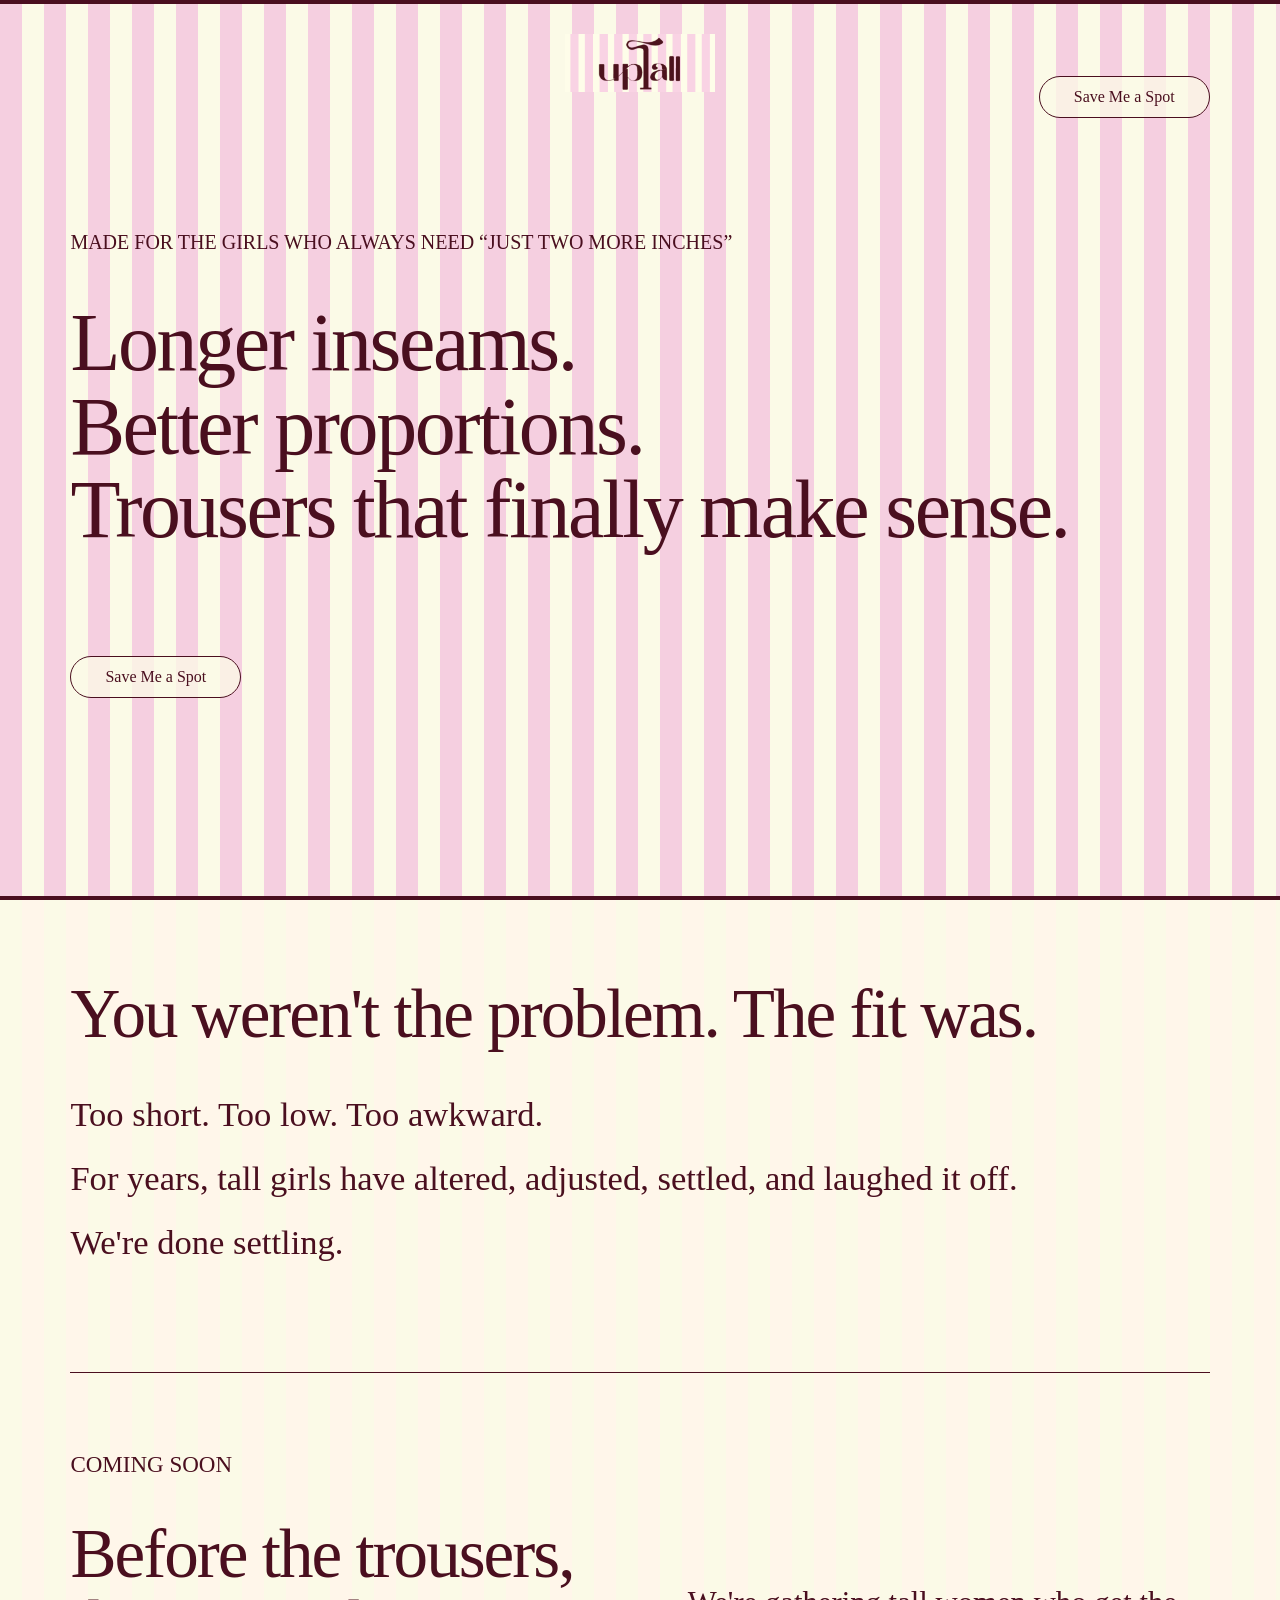
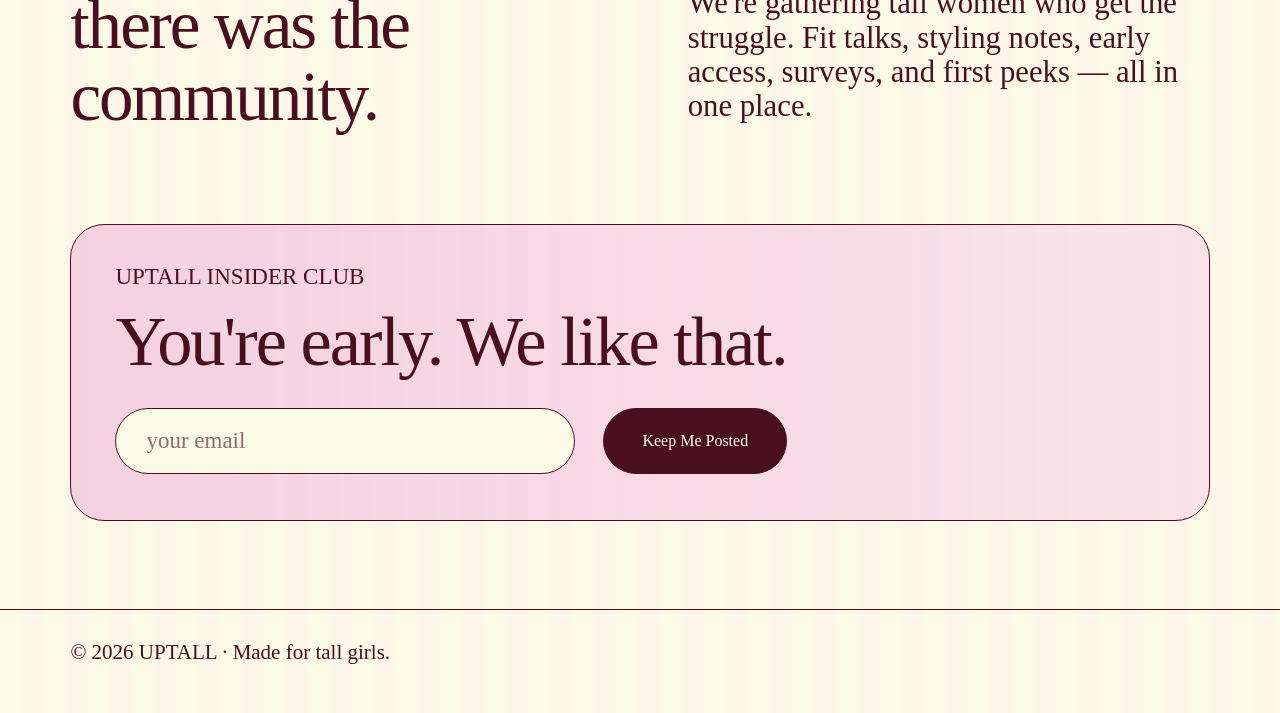
==== index.html @ 89916f49 "Add files via upload" ====
<!DOCTYPE html>
<html lang="en">
<head>
  <meta charset="UTF-8" />
  <meta name="viewport" content="width=device-width, initial-scale=1.0" />
  <title>UpTall</title>
  <link rel="stylesheet" href="style.css" />
</head>
<body>
  <section class="hero" id="home">
    <nav>
      <div></div>
      <img src="uptall-logo.png" alt="UpTall logo" class="logo" />
      <a href="#join" class="button nav-button">Save Me a Spot</a>
    </nav>

    <div class="hero-copy">
      <p class="eyebrow">MADE FOR THE GIRLS WHO ALWAYS NEED “JUST TWO MORE INCHES”</p>
      <h1>
        Longer inseams.<br>
        Better proportions.<br>
        Trousers that finally make sense.
      </h1>
      <a href="#join" class="button main-button">Save Me a Spot</a>
    </div>
  </section>

  <main>
    <section class="problem">
      <h2>You weren't the problem. The fit was.</h2>
      <p>Too short. Too low. Too awkward.</p>
      <p>For years, tall girls have altered, adjusted, settled, and laughed it off.</p>
      <p class="bold-line">We're done settling.</p>
    </section>

    <section class="community" id="community">
      <div>
        <p class="eyebrow">COMING SOON</p>
        <h2>Before the trousers, there was the community.</h2>
      </div>

      <p class="community-copy">
        We're gathering tall women who get the struggle. Fit talks, styling notes,
        early access, surveys, and first peeks — all in one place.
      </p>
    </section>

    <section class="join" id="join">
      <p class="eyebrow">UPTALL INSIDER CLUB</p>
      <h2>You're early. We like that.</h2>

      <form>
        <input type="email" placeholder="your email">
        <button type="button">Keep Me Posted</button>
      </form>
    </section>
  </main>

  <footer>
    <p>© 2026 UPTALL · Made for tall girls.</p>
  </footer>
</body>
</html>
---- style.css ----
:root {
  --cream: #fbfae7;
  --soft-cream: #fff6ea;
  --pink: #f5cfe0;
  --soft-pink: #f9ddea;
  --wine: #4a0f1f;
}

* {
  margin: 0;
  padding: 0;
  box-sizing: border-box;
}

html { scroll-behavior: smooth; }

body {
  font-family: Georgia, 'Times New Roman', serif;
  color: var(--wine);
  background:
    repeating-linear-gradient(
      90deg,
      var(--cream) 0px,
      var(--cream) 22px,
      var(--soft-cream) 22px,
      var(--soft-cream) 44px
    );
}

.hero {
  min-height: 100vh;
  padding: 30px 5.5% 64px;
  border-top: 4px solid var(--wine);
  border-bottom: 4px solid var(--wine);
  background:
    repeating-linear-gradient(
      90deg,
      var(--pink) 0px,
      var(--pink) 22px,
      var(--cream) 22px,
      var(--cream) 44px
    );
}

nav {
  display: grid;
  grid-template-columns: 1fr auto 1fr;
  align-items: start;
}

.logo {
  width: 150px;
  max-height: 150px;
  object-fit: contain;
  display: block;
}

.nav-button {
  justify-self: end;
  margin-top: 42px;
}

.button,
button {
  font-family: Georgia, 'Times New Roman', serif;
  border: 1.2px solid var(--wine);
  border-radius: 999px;
  background: rgba(251, 250, 231, 0.78);
  color: var(--wine);
  text-decoration: none;
  padding: 12px 34px;
  font-size: 16px;
  line-height: 1;
  cursor: pointer;
  white-space: nowrap;
}

.hero-copy {
  margin-top: 112px;
  max-width: 1080px;
}

.eyebrow {
  font-size: 20px;
  line-height: 1.25;
  margin-bottom: 46px;
  text-transform: uppercase;
}

h1 {
  font-size: clamp(55px, 6.4vw, 98px);
  line-height: 1.02;
  font-weight: 500;
  letter-spacing: -2.4px;
}

.main-button {
  display: inline-block;
  margin-top: 104px;
}

main {
  padding: 78px 5.5% 88px;
}

.problem {
  padding-bottom: 86px;
  border-bottom: 1.2px solid var(--wine);
}

.problem h2,
.community h2,
.join h2 {
  font-size: clamp(45px, 5.4vw, 86px);
  line-height: 1.03;
  font-weight: 500;
  letter-spacing: -2px;
}

.problem h2 { margin-bottom: 46px; }

.problem p {
  font-size: clamp(25px, 2.7vw, 40px);
  line-height: 1.15;
  max-width: 1200px;
  margin-bottom: 24px;
}

.bold-line { margin-top: 14px; }

.community {
  display: grid;
  grid-template-columns: 1fr 0.92fr;
  gap: 50px;
  align-items: end;
  padding: 78px 0 92px;
}

.community .eyebrow {
  font-size: 23px;
  margin-bottom: 38px;
}

.community-copy {
  font-size: clamp(23px, 2.4vw, 36px);
  line-height: 1.12;
  max-width: 720px;
  padding-bottom: 8px;
}

.join {
  background: linear-gradient(90deg, rgba(245,207,224,0.96), rgba(249,221,234,0.82));
  border: 1.2px solid var(--wine);
  border-radius: 34px;
  padding: 38px 44px 46px;
}

.join .eyebrow {
  font-size: 23px;
  margin-bottom: 14px;
}

.join h2 {
  font-size: clamp(50px, 5.5vw, 94px);
  margin-bottom: 30px;
}

form {
  display: flex;
  gap: 28px;
  align-items: center;
}

input {
  width: min(460px, 100%);
  height: 66px;
  border: 1.2px solid var(--wine);
  border-radius: 999px;
  background: var(--cream);
  color: var(--wine);
  padding: 0 30px;
  font-family: Georgia, 'Times New Roman', serif;
  font-size: 23px;
}

input::placeholder {
  color: rgba(74, 15, 31, 0.6);
}

button {
  height: 66px;
  background: var(--wine);
  color: var(--cream);
  padding: 0 38px;
}

footer {
  padding: 30px 5.5% 48px;
  border-top: 1.2px solid var(--wine);
}

footer p { font-size: 21px; }

@media (max-width: 900px) {
  .hero {
    min-height: 92vh;
    padding: 24px 6% 46px;
  }

  nav {
    grid-template-columns: auto 1fr;
  }

  nav > div { display: none; }

  .logo {
    width: 105px;
    max-height: 105px;
  }

  .nav-button {
    margin-top: 18px;
    justify-self: end;
  }

  .button,
  button {
    font-size: 13px;
    padding: 11px 20px;
  }

  .hero-copy {
    margin-top: 82px;
  }

  .eyebrow {
    font-size: 14px;
    margin-bottom: 28px;
  }

  h1 {
    font-size: clamp(42px, 11.5vw, 68px);
    letter-spacing: -1.4px;
  }

  .main-button {
    margin-top: 72px;
  }

  main {
    padding: 50px 6% 62px;
  }

  .problem {
    padding-bottom: 58px;
  }

  .problem h2,
  .community h2,
  .join h2 {
    font-size: clamp(37px, 9.8vw, 56px);
    letter-spacing: -1.1px;
  }

  .problem p,
  .community-copy {
    font-size: 23px;
  }

  .community {
    grid-template-columns: 1fr;
    gap: 28px;
    padding: 58px 0 66px;
  }

  .community .eyebrow {
    font-size: 14px;
    margin-bottom: 22px;
  }

  .join {
    padding: 30px 22px 34px;
    border-radius: 26px;
  }

  .join .eyebrow {
    font-size: 14px;
  }

  .join h2 {
    margin-bottom: 22px;
  }

  form {
    flex-direction: column;
    align-items: stretch;
    gap: 13px;
  }

  input,
  button {
    height: 56px;
    font-size: 17px;
  }

  footer p {
    font-size: 16px;
  }
}
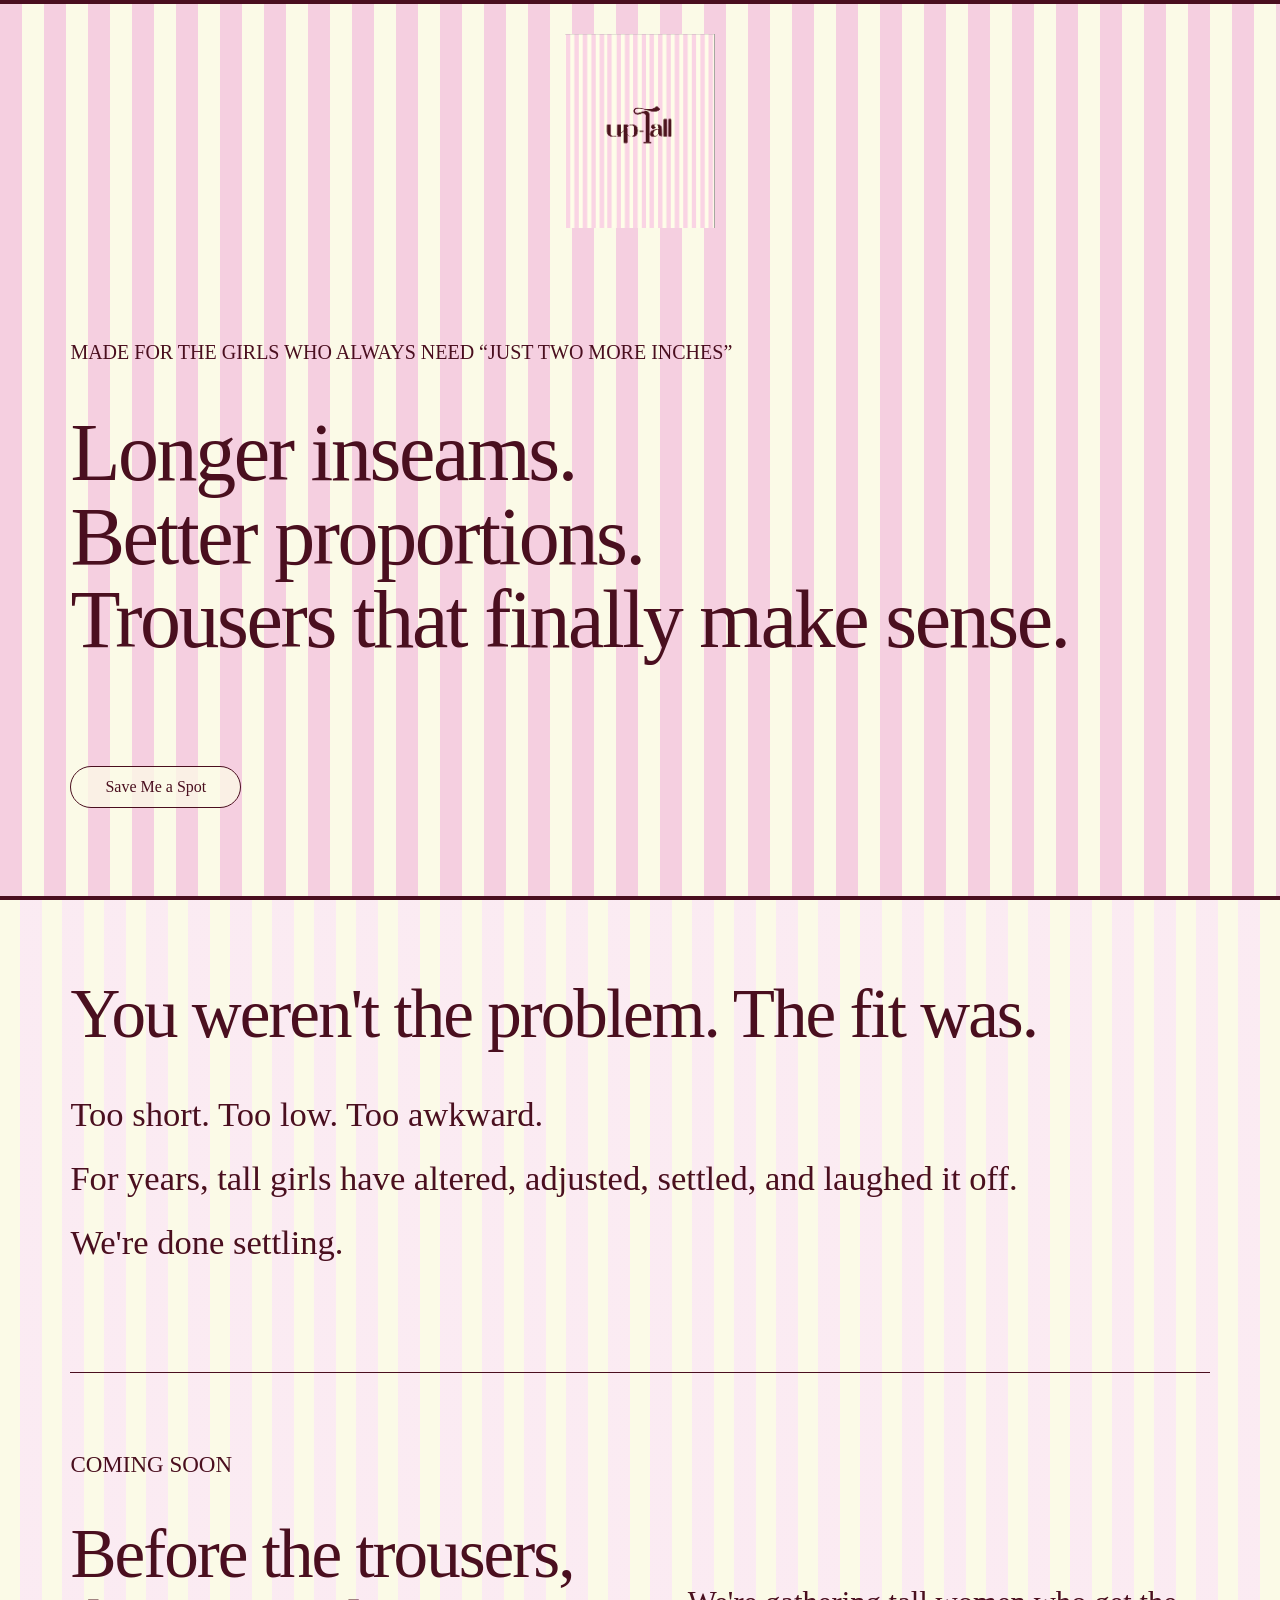
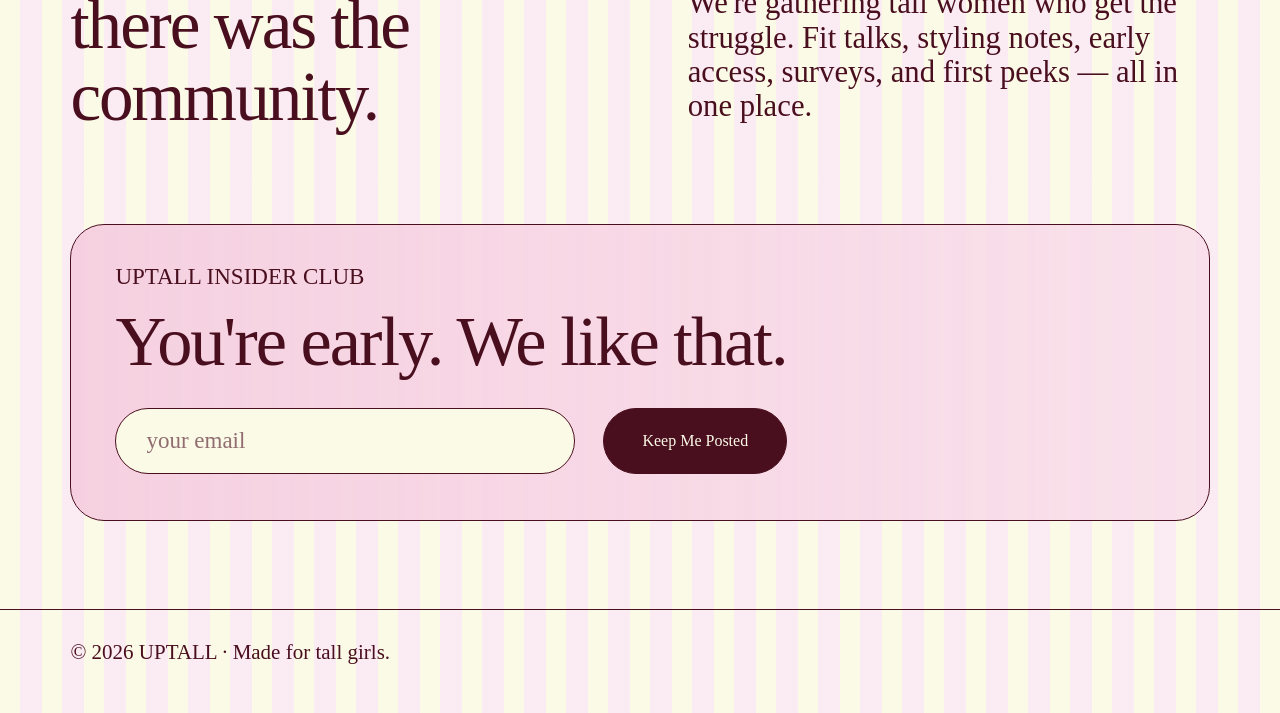
==== commit 27a06213: "Add files via upload" ====
--- a/index.html
+++ b/index.html
@@ -9,9 +9,7 @@
 <body>
   <section class="hero" id="home">
     <nav>
-      <div></div>
       <img src="uptall-logo.png" alt="UpTall logo" class="logo" />
-      <a href="#join" class="button nav-button">Save Me a Spot</a>
     </nav>
 
     <div class="hero-copy">
--- a/style.css
+++ b/style.css
@@ -1,8 +1,8 @@
 :root {
   --cream: #fbfae7;
-  --soft-cream: #fff6ea;
+  --soft-cream: #fff2e6;
   --pink: #f5cfe0;
-  --soft-pink: #f9ddea;
+  --section-pink: rgba(245, 207, 224, 0.42);
   --wine: #4a0f1f;
 }
 
@@ -21,9 +21,9 @@
     repeating-linear-gradient(
       90deg,
       var(--cream) 0px,
-      var(--cream) 22px,
-      var(--soft-cream) 22px,
-      var(--soft-cream) 44px
+      var(--cream) 20px,
+      var(--section-pink) 20px,
+      var(--section-pink) 42px
     );
 }
 
@@ -43,21 +43,16 @@
 }
 
 nav {
-  display: grid;
-  grid-template-columns: 1fr auto 1fr;
-  align-items: start;
+  display: flex;
+  justify-content: center;
+  align-items: flex-start;
 }
 
 .logo {
   width: 150px;
-  max-height: 150px;
+  height: auto;
   object-fit: contain;
   display: block;
-}
-
-.nav-button {
-  justify-self: end;
-  margin-top: 42px;
 }
 
 .button,
@@ -207,20 +202,8 @@
     padding: 24px 6% 46px;
   }
 
-  nav {
-    grid-template-columns: auto 1fr;
-  }
-
-  nav > div { display: none; }
-
   .logo {
     width: 105px;
-    max-height: 105px;
-  }
-
-  .nav-button {
-    margin-top: 18px;
-    justify-self: end;
   }
 
   .button,
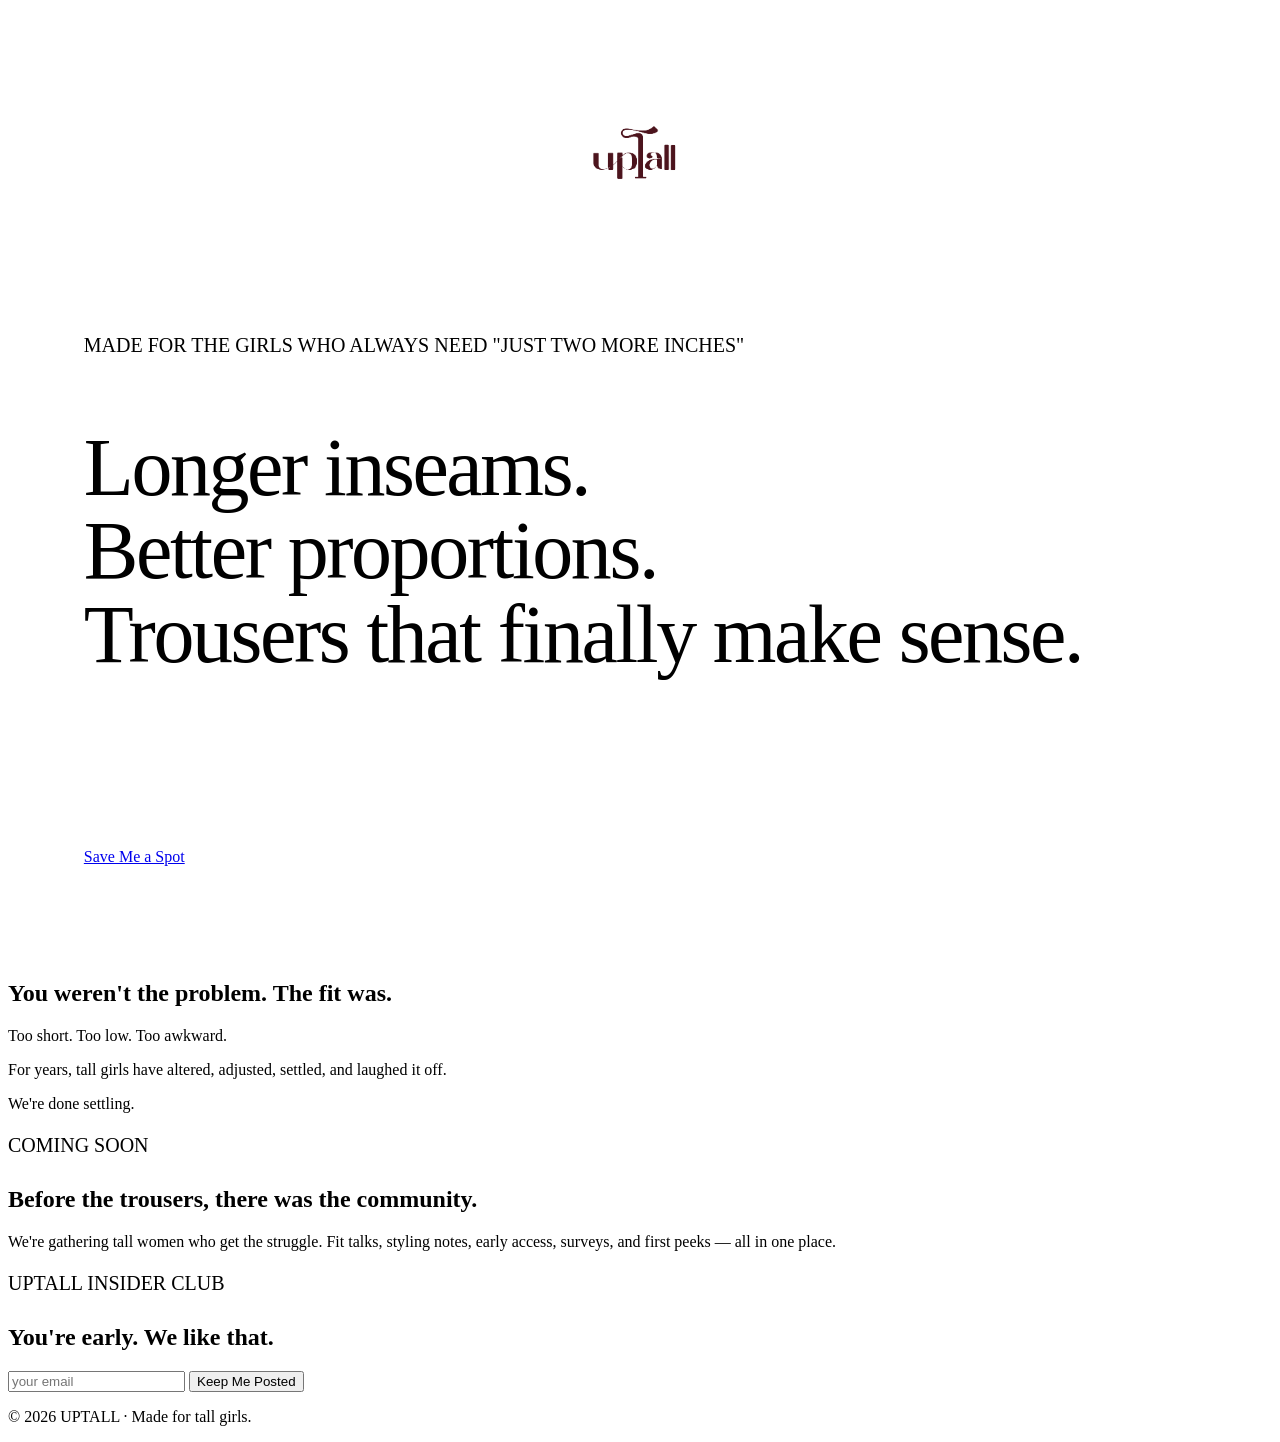
==== commit 49e3b6a3: "Update index.html" ====
--- a/index.html
+++ b/index.html
@@ -1,61 +1,138 @@
 <!DOCTYPE html>
 <html lang="en">
 <head>
-  <meta charset="UTF-8" />
-  <meta name="viewport" content="width=device-width, initial-scale=1.0" />
-  <title>UpTall</title>
-  <link rel="stylesheet" href="style.css" />
+    <meta charset="UTF-8">
+    <meta name="viewport" content="width=device-width, initial-scale=1.0">
+    <title>UpTall</title>
+    <link rel="stylesheet" href="style.css">
 </head>
+
 <body>
-  <section class="hero" id="home">
-    <nav>
-      <img src="uptall-logo.png" alt="UpTall logo" class="logo" />
-    </nav>
 
-    <div class="hero-copy">
-      <p class="eyebrow">MADE FOR THE GIRLS WHO ALWAYS NEED “JUST TWO MORE INCHES”</p>
-      <h1>
-        Longer inseams.<br>
-        Better proportions.<br>
-        Trousers that finally make sense.
-      </h1>
-      <a href="#join" class="button main-button">Save Me a Spot</a>
-    </div>
-  </section>
+    <!-- HERO SECTION -->
+    <section class="hero">
 
-  <main>
-    <section class="problem">
-      <h2>You weren't the problem. The fit was.</h2>
-      <p>Too short. Too low. Too awkward.</p>
-      <p>For years, tall girls have altered, adjusted, settled, and laughed it off.</p>
-      <p class="bold-line">We're done settling.</p>
+        <nav>
+            <img src="uptall-logo.png" alt="UpTall Logo" class="logo">
+        </nav>
+
+        <div class="hero-copy">
+
+            <p class="eyebrow">
+                MADE FOR THE GIRLS WHO ALWAYS NEED "JUST TWO MORE INCHES"
+            </p>
+
+            <h1>
+                Longer inseams.<br>
+                Better proportions.<br>
+                Trousers that finally make sense.
+            </h1>
+
+            <a href="#join" class="button main-button">
+                Save Me a Spot
+            </a>
+
+        </div>
+
     </section>
 
-    <section class="community" id="community">
-      <div>
-        <p class="eyebrow">COMING SOON</p>
-        <h2>Before the trousers, there was the community.</h2>
-      </div>
 
-      <p class="community-copy">
-        We're gathering tall women who get the struggle. Fit talks, styling notes,
-        early access, surveys, and first peeks — all in one place.
-      </p>
-    </section>
+    <!-- PROBLEM SECTION -->
 
-    <section class="join" id="join">
-      <p class="eyebrow">UPTALL INSIDER CLUB</p>
-      <h2>You're early. We like that.</h2>
+    <main>
 
-      <form>
-        <input type="email" placeholder="your email">
-        <button type="button">Keep Me Posted</button>
-      </form>
-    </section>
-  </main>
+        <section class="problem">
 
-  <footer>
-    <p>© 2026 UPTALL · Made for tall girls.</p>
-  </footer>
+            <h2>
+                You weren't the problem. The fit was.
+            </h2>
+
+            <p>
+                Too short. Too low. Too awkward.
+            </p>
+
+            <p>
+                For years, tall girls have altered, adjusted,
+                settled, and laughed it off.
+            </p>
+
+            <p class="bold-line">
+                We're done settling.
+            </p>
+
+        </section>
+
+
+        <!-- COMMUNITY SECTION -->
+
+        <section class="community">
+
+            <div>
+
+                <p class="eyebrow">
+                    COMING SOON
+                </p>
+
+                <h2>
+                    Before the trousers, there was the community.
+                </h2>
+
+            </div>
+
+
+            <p class="community-copy">
+
+                We're gathering tall women who get the struggle.
+
+                Fit talks, styling notes, early access,
+                surveys, and first peeks —
+                all in one place.
+
+            </p>
+
+        </section>
+
+
+        <!-- INSIDER CLUB -->
+
+        <section class="join" id="join">
+
+            <p class="eyebrow">
+                UPTALL INSIDER CLUB
+            </p>
+
+            <h2>
+                You're early. We like that.
+            </h2>
+
+
+            <form>
+
+                <input
+                    type="email"
+                    placeholder="your email"
+                >
+
+                <button type="button">
+                    Keep Me Posted
+                </button>
+
+            </form>
+
+        </section>
+
+    </main>
+
+
+    <!-- FOOTER -->
+
+    <footer>
+
+        <p>
+            © 2026 UPTALL · Made for tall girls.
+        </p>
+
+    </footer>
+
 </body>
-</html>
+</html>
--- a/style.css
+++ b/style.css
@@ -1,35 +1,6 @@
-:root {
-  --cream: #fbfae7;
-  --soft-cream: #fff2e6;
-  --pink: #f5cfe0;
-  --section-pink: rgba(245, 207, 224, 0.42);
-  --wine: #4a0f1f;
-}
-
-* {
-  margin: 0;
-  padding: 0;
-  box-sizing: border-box;
-}
-
-html { scroll-behavior: smooth; }
-
-body {
-  font-family: Georgia, 'Times New Roman', serif;
-  color: var(--wine);
-  background:
-    repeating-linear-gradient(
-      90deg,
-      var(--cream) 0px,
-      var(--cream) 20px,
-      var(--section-pink) 20px,
-      var(--section-pink) 42px
-    );
-}
-
 .hero {
   min-height: 100vh;
-  padding: 30px 5.5% 64px;
+  padding: 6px 6% 46px;
   border-top: 4px solid var(--wine);
   border-bottom: 4px solid var(--wine);
   background:
@@ -46,39 +17,25 @@
   display: flex;
   justify-content: center;
   align-items: flex-start;
+  padding-top: 4px;
 }
 
 .logo {
-  width: 150px;
+  width: 220px;
   height: auto;
+  display: block;
   object-fit: contain;
-  display: block;
-}
-
-.button,
-button {
-  font-family: Georgia, 'Times New Roman', serif;
-  border: 1.2px solid var(--wine);
-  border-radius: 999px;
-  background: rgba(251, 250, 231, 0.78);
-  color: var(--wine);
-  text-decoration: none;
-  padding: 12px 34px;
-  font-size: 16px;
-  line-height: 1;
-  cursor: pointer;
-  white-space: nowrap;
 }
 
 .hero-copy {
-  margin-top: 112px;
+  margin-top: 30px;
   max-width: 1080px;
 }
 
 .eyebrow {
   font-size: 20px;
   line-height: 1.25;
-  margin-bottom: 46px;
+  margin-bottom: 28px;
   text-transform: uppercase;
 }
 
@@ -92,201 +49,4 @@
 .main-button {
   display: inline-block;
   margin-top: 104px;
-}
-
-main {
-  padding: 78px 5.5% 88px;
-}
-
-.problem {
-  padding-bottom: 86px;
-  border-bottom: 1.2px solid var(--wine);
-}
-
-.problem h2,
-.community h2,
-.join h2 {
-  font-size: clamp(45px, 5.4vw, 86px);
-  line-height: 1.03;
-  font-weight: 500;
-  letter-spacing: -2px;
-}
-
-.problem h2 { margin-bottom: 46px; }
-
-.problem p {
-  font-size: clamp(25px, 2.7vw, 40px);
-  line-height: 1.15;
-  max-width: 1200px;
-  margin-bottom: 24px;
-}
-
-.bold-line { margin-top: 14px; }
-
-.community {
-  display: grid;
-  grid-template-columns: 1fr 0.92fr;
-  gap: 50px;
-  align-items: end;
-  padding: 78px 0 92px;
-}
-
-.community .eyebrow {
-  font-size: 23px;
-  margin-bottom: 38px;
-}
-
-.community-copy {
-  font-size: clamp(23px, 2.4vw, 36px);
-  line-height: 1.12;
-  max-width: 720px;
-  padding-bottom: 8px;
-}
-
-.join {
-  background: linear-gradient(90deg, rgba(245,207,224,0.96), rgba(249,221,234,0.82));
-  border: 1.2px solid var(--wine);
-  border-radius: 34px;
-  padding: 38px 44px 46px;
-}
-
-.join .eyebrow {
-  font-size: 23px;
-  margin-bottom: 14px;
-}
-
-.join h2 {
-  font-size: clamp(50px, 5.5vw, 94px);
-  margin-bottom: 30px;
-}
-
-form {
-  display: flex;
-  gap: 28px;
-  align-items: center;
-}
-
-input {
-  width: min(460px, 100%);
-  height: 66px;
-  border: 1.2px solid var(--wine);
-  border-radius: 999px;
-  background: var(--cream);
-  color: var(--wine);
-  padding: 0 30px;
-  font-family: Georgia, 'Times New Roman', serif;
-  font-size: 23px;
-}
-
-input::placeholder {
-  color: rgba(74, 15, 31, 0.6);
-}
-
-button {
-  height: 66px;
-  background: var(--wine);
-  color: var(--cream);
-  padding: 0 38px;
-}
-
-footer {
-  padding: 30px 5.5% 48px;
-  border-top: 1.2px solid var(--wine);
-}
-
-footer p { font-size: 21px; }
-
-@media (max-width: 900px) {
-  .hero {
-    min-height: 92vh;
-    padding: 24px 6% 46px;
-  }
-
-  .logo {
-    width: 105px;
-  }
-
-  .button,
-  button {
-    font-size: 13px;
-    padding: 11px 20px;
-  }
-
-  .hero-copy {
-    margin-top: 82px;
-  }
-
-  .eyebrow {
-    font-size: 14px;
-    margin-bottom: 28px;
-  }
-
-  h1 {
-    font-size: clamp(42px, 11.5vw, 68px);
-    letter-spacing: -1.4px;
-  }
-
-  .main-button {
-    margin-top: 72px;
-  }
-
-  main {
-    padding: 50px 6% 62px;
-  }
-
-  .problem {
-    padding-bottom: 58px;
-  }
-
-  .problem h2,
-  .community h2,
-  .join h2 {
-    font-size: clamp(37px, 9.8vw, 56px);
-    letter-spacing: -1.1px;
-  }
-
-  .problem p,
-  .community-copy {
-    font-size: 23px;
-  }
-
-  .community {
-    grid-template-columns: 1fr;
-    gap: 28px;
-    padding: 58px 0 66px;
-  }
-
-  .community .eyebrow {
-    font-size: 14px;
-    margin-bottom: 22px;
-  }
-
-  .join {
-    padding: 30px 22px 34px;
-    border-radius: 26px;
-  }
-
-  .join .eyebrow {
-    font-size: 14px;
-  }
-
-  .join h2 {
-    margin-bottom: 22px;
-  }
-
-  form {
-    flex-direction: column;
-    align-items: stretch;
-    gap: 13px;
-  }
-
-  input,
-  button {
-    height: 56px;
-    font-size: 17px;
-  }
-
-  footer p {
-    font-size: 16px;
-  }
-}
+}
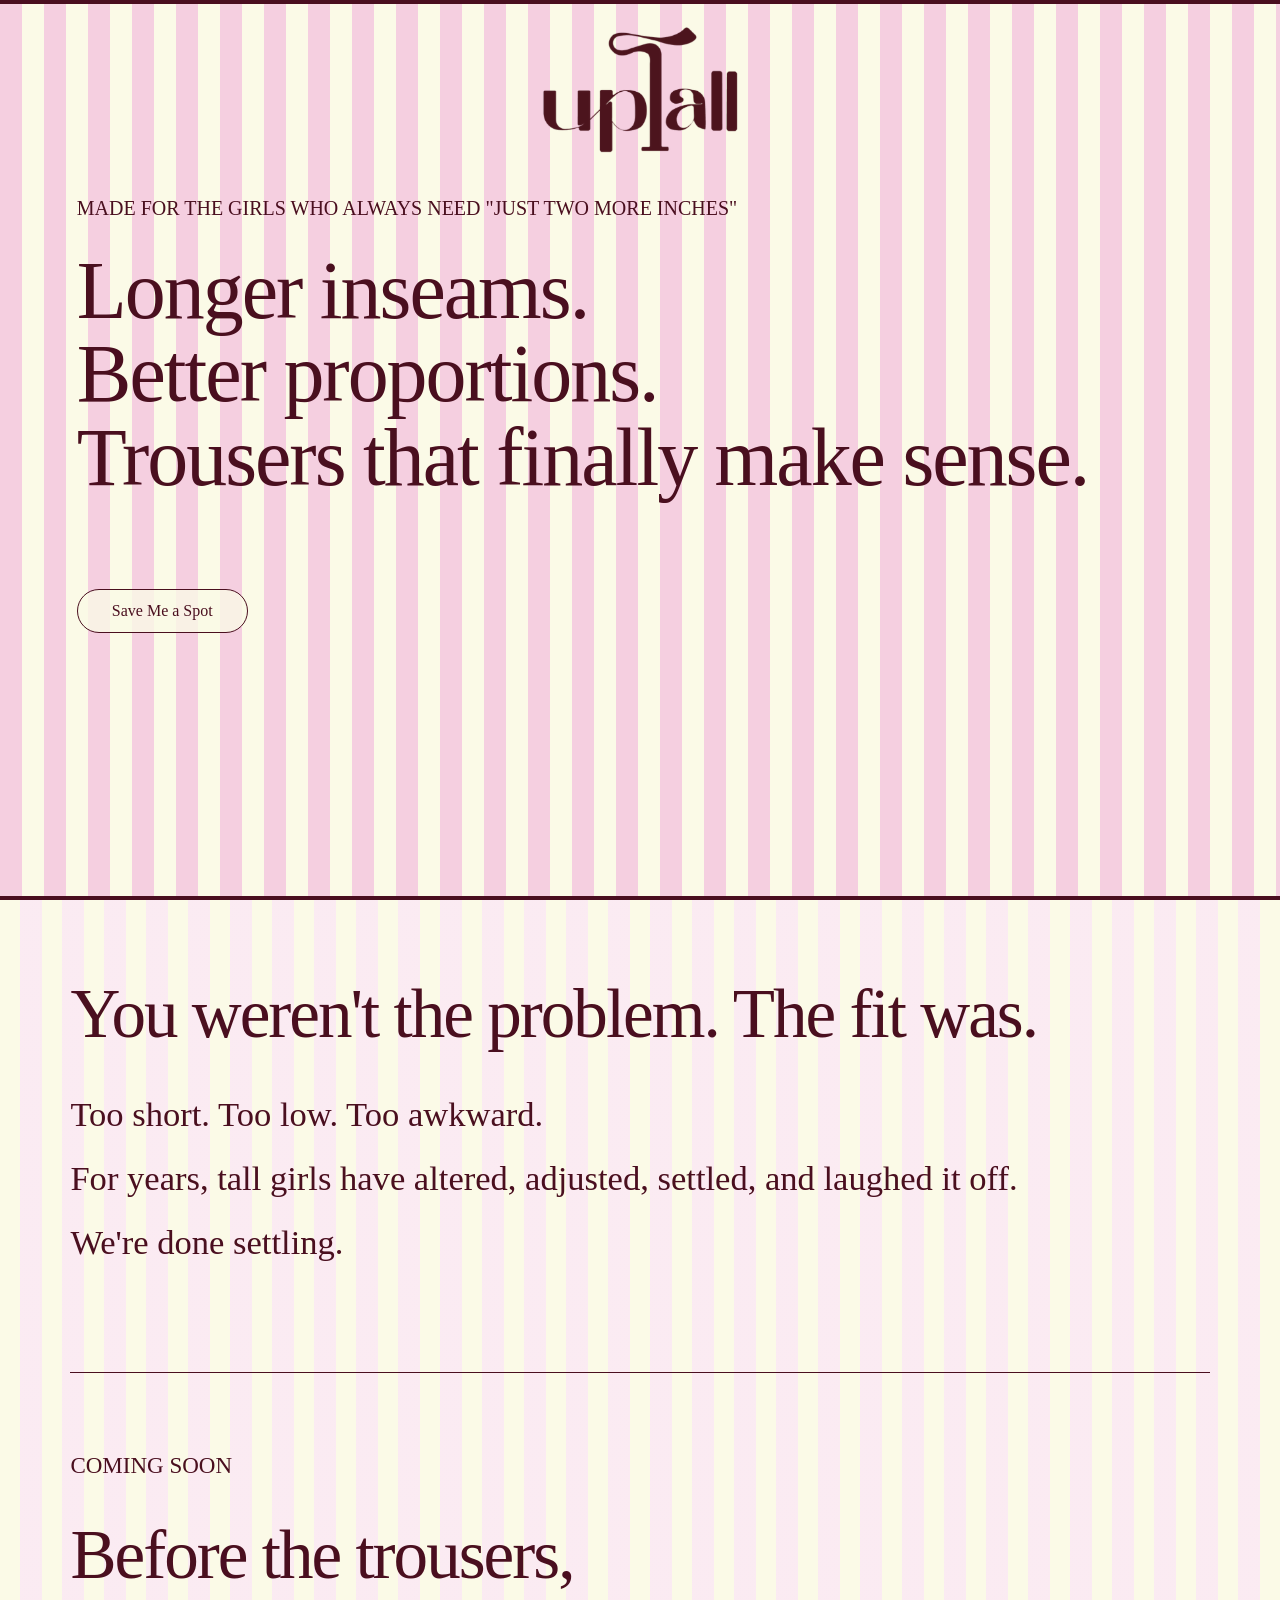
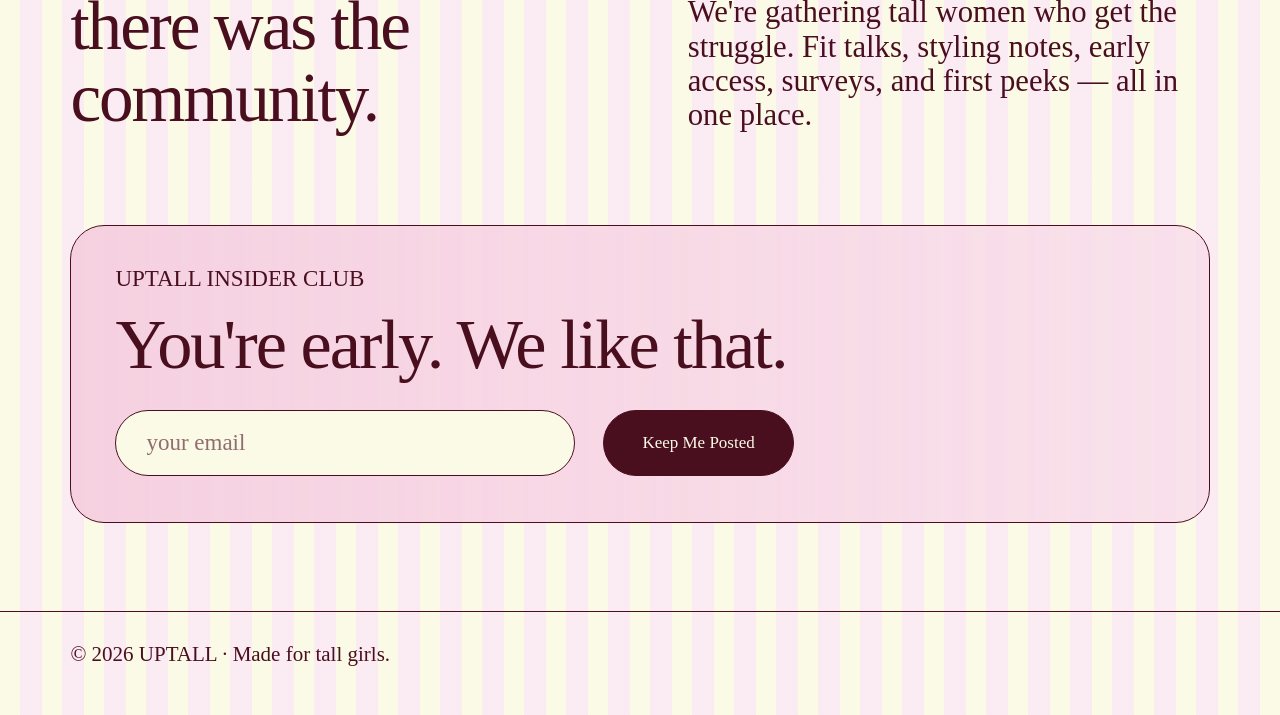
==== commit 4ecab564: "Update index.html" ====
--- a/index.html
+++ b/index.html
@@ -13,7 +13,7 @@
     <section class="hero">
 
         <nav>
-            <img src="uptall-logo.png" alt="UpTall Logo" class="logo">
+           <img src="uptall-logo-cropped.png" alt="UpTall Logo" class="logo">
         </nav>
 
         <div class="hero-copy">
@@ -135,4 +135,4 @@
     </footer>
 
 </body>
-</html>+</html>
--- a/style.css
+++ b/style.css
@@ -1,3 +1,35 @@
+:root {
+  --cream: #fbfae7;
+  --pink: #f5cfe0;
+  --section-pink: rgba(245, 207, 224, 0.42);
+  --wine: #4a0f1f;
+}
+
+* {
+  margin: 0;
+  padding: 0;
+  box-sizing: border-box;
+}
+
+html {
+  scroll-behavior: smooth;
+}
+
+body {
+  font-family: Georgia, "Times New Roman", serif;
+  color: var(--wine);
+  background:
+    repeating-linear-gradient(
+      90deg,
+      var(--cream) 0px,
+      var(--cream) 20px,
+      var(--section-pink) 20px,
+      var(--section-pink) 42px
+    );
+}
+
+/* HERO */
+
 .hero {
   min-height: 100vh;
   padding: 6px 6% 46px;
@@ -16,7 +48,6 @@
 nav {
   display: flex;
   justify-content: center;
-  align-items: flex-start;
   padding-top: 4px;
 }
 
@@ -24,7 +55,6 @@
   width: 220px;
   height: auto;
   display: block;
-  object-fit: contain;
 }
 
 .hero-copy {
@@ -34,19 +64,237 @@
 
 .eyebrow {
   font-size: 20px;
-  line-height: 1.25;
+  line-height: 1.3;
+  text-transform: uppercase;
   margin-bottom: 28px;
-  text-transform: uppercase;
 }
 
 h1 {
   font-size: clamp(55px, 6.4vw, 98px);
   line-height: 1.02;
   font-weight: 500;
-  letter-spacing: -2.4px;
+  letter-spacing: -2px;
+}
+
+.button,
+button {
+  font-family: Georgia, "Times New Roman", serif;
+  border: 1.2px solid var(--wine);
+  border-radius: 999px;
+  background: rgba(251, 250, 231, 0.8);
+  color: var(--wine);
+  text-decoration: none;
+  cursor: pointer;
+}
+
+.button {
+  display: inline-block;
+  padding: 12px 34px;
+  font-size: 16px;
 }
 
 .main-button {
-  display: inline-block;
-  margin-top: 104px;
-}+  margin-top: 90px;
+}
+
+main {
+  padding: 78px 5.5% 88px;
+}
+
+/* PROBLEM */
+
+.problem {
+  padding-bottom: 86px;
+  border-bottom: 1.2px solid var(--wine);
+}
+
+.problem h2,
+.community h2,
+.join h2 {
+  font-size: clamp(45px, 5.4vw, 86px);
+  line-height: 1.03;
+  font-weight: 500;
+  letter-spacing: -2px;
+}
+
+.problem h2 {
+  margin-bottom: 46px;
+}
+
+.problem p {
+  font-size: clamp(25px, 2.7vw, 40px);
+  line-height: 1.15;
+  max-width: 1200px;
+  margin-bottom: 24px;
+}
+
+.bold-line {
+  margin-top: 14px;
+}
+
+/* COMMUNITY */
+
+.community {
+  display: grid;
+  grid-template-columns: 1fr 0.92fr;
+  gap: 50px;
+  align-items: end;
+  padding: 78px 0 92px;
+}
+
+.community .eyebrow {
+  font-size: 23px;
+  margin-bottom: 38px;
+}
+
+.community-copy {
+  font-size: clamp(23px, 2.4vw, 36px);
+  line-height: 1.12;
+  max-width: 720px;
+}
+
+/* JOIN */
+
+.join {
+  background: linear-gradient(
+    90deg,
+    rgba(245, 207, 224, 0.96),
+    rgba(249, 221, 234, 0.82)
+  );
+  border: 1.2px solid var(--wine);
+  border-radius: 34px;
+  padding: 38px 44px 46px;
+}
+
+.join .eyebrow {
+  font-size: 23px;
+  margin-bottom: 14px;
+}
+
+.join h2 {
+  font-size: clamp(50px, 5.5vw, 94px);
+  margin-bottom: 30px;
+}
+
+form {
+  display: flex;
+  gap: 28px;
+  align-items: center;
+}
+
+input {
+  width: min(460px, 100%);
+  height: 66px;
+  border: 1.2px solid var(--wine);
+  border-radius: 999px;
+  background: var(--cream);
+  color: var(--wine);
+  padding: 0 30px;
+  font-family: Georgia, "Times New Roman", serif;
+  font-size: 23px;
+}
+
+input::placeholder {
+  color: rgba(74, 15, 31, 0.6);
+}
+
+button {
+  height: 66px;
+  padding: 0 38px;
+  background: var(--wine);
+  color: var(--cream);
+  font-size: 17px;
+}
+
+/* FOOTER */
+
+footer {
+  padding: 30px 5.5% 48px;
+  border-top: 1.2px solid var(--wine);
+}
+
+footer p {
+  font-size: 21px;
+}
+
+/* MOBILE */
+
+@media (max-width: 900px) {
+  .hero {
+    min-height: 92vh;
+    padding: 6px 6% 46px;
+  }
+
+  .logo {
+    width: 165px;
+  }
+
+  .hero-copy {
+    margin-top: 25px;
+  }
+
+  .eyebrow {
+    font-size: 14px;
+  }
+
+  h1 {
+    font-size: clamp(42px, 11vw, 68px);
+    letter-spacing: -1px;
+  }
+
+  .main-button {
+    margin-top: 60px;
+  }
+
+  main {
+    padding: 50px 6% 62px;
+  }
+
+  .problem {
+    padding-bottom: 58px;
+  }
+
+  .problem h2,
+  .community h2,
+  .join h2 {
+    font-size: clamp(37px, 9vw, 56px);
+    letter-spacing: -1px;
+  }
+
+  .problem p,
+  .community-copy {
+    font-size: 23px;
+  }
+
+  .community {
+    grid-template-columns: 1fr;
+    gap: 28px;
+    padding: 58px 0 66px;
+  }
+
+  .community .eyebrow {
+    font-size: 14px;
+    margin-bottom: 22px;
+  }
+
+  .join {
+    padding: 30px 22px 34px;
+    border-radius: 26px;
+  }
+
+  form {
+    flex-direction: column;
+    align-items: stretch;
+    gap: 13px;
+  }
+
+  input,
+  button {
+    height: 56px;
+    font-size: 17px;
+  }
+
+  footer p {
+    font-size: 16px;
+  }
+}
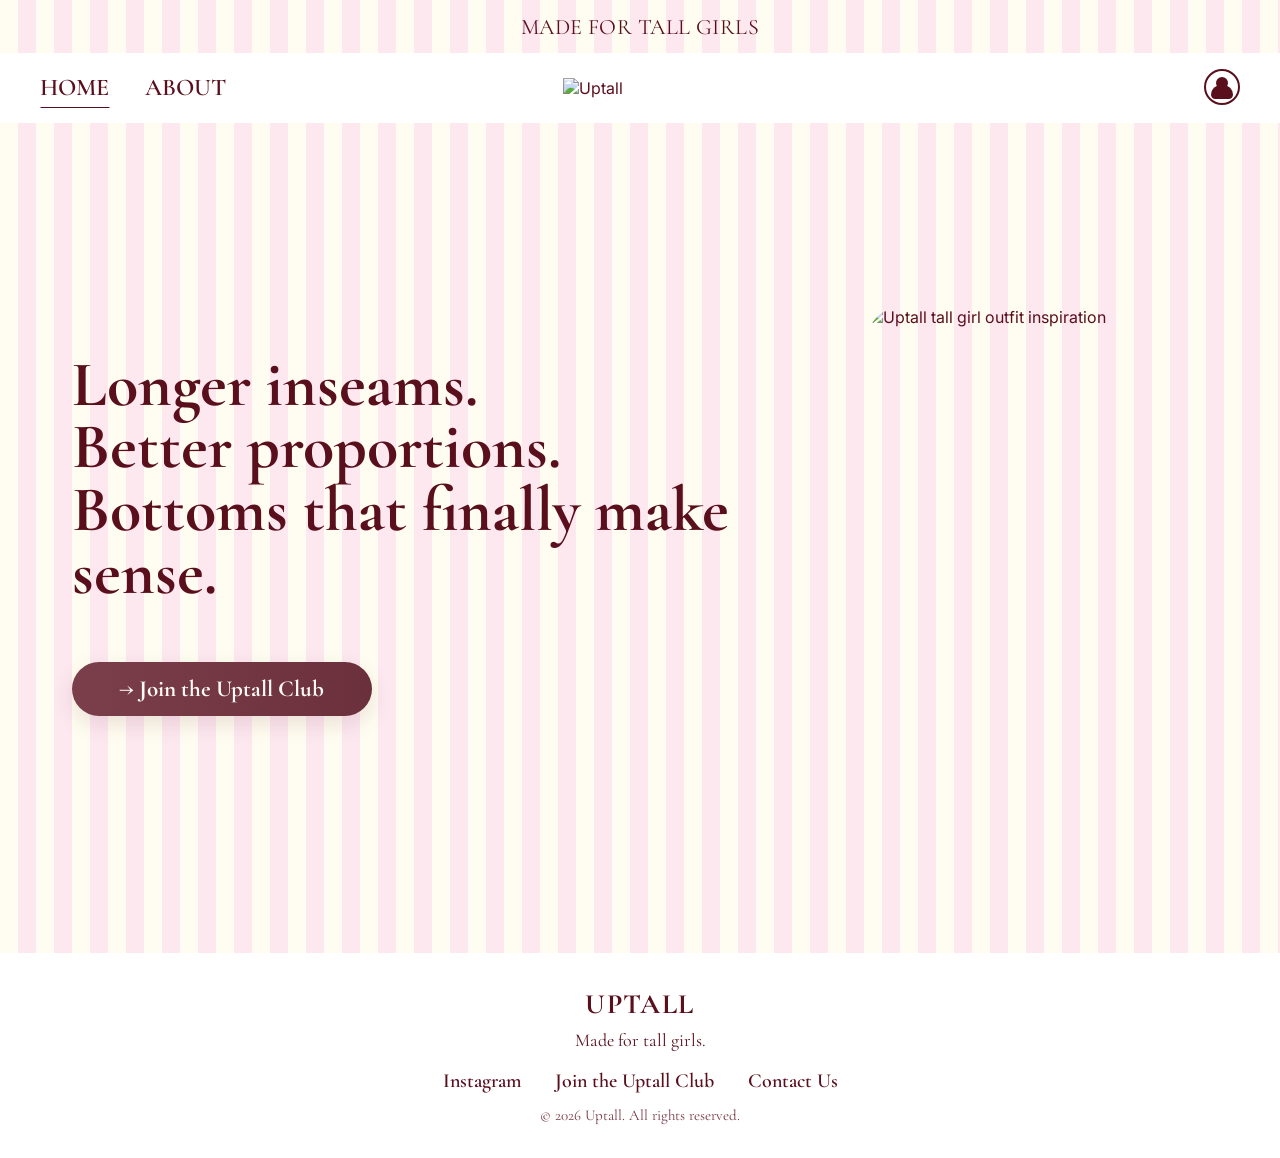
==== commit 9f9852f2: "Add files via upload Final Uptall Website Launch" ====
--- a/index.html
+++ b/index.html
@@ -1,138 +1,44 @@
 <!DOCTYPE html>
 <html lang="en">
 <head>
-    <meta charset="UTF-8">
-    <meta name="viewport" content="width=device-width, initial-scale=1.0">
-    <title>UpTall</title>
-    <link rel="stylesheet" href="style.css">
+  <meta charset="UTF-8" />
+  <meta name="viewport" content="width=device-width, initial-scale=1.0" />
+  <title>Uptall | Made for Tall Girls</title>
+  <link rel="preconnect" href="https://fonts.googleapis.com">
+  <link rel="preconnect" href="https://fonts.gstatic.com" crossorigin>
+  <link href="https://fonts.googleapis.com/css2?family=Cormorant+Garamond:wght@400;500;600;700&family=Inter:wght@400;500;600&display=swap" rel="stylesheet">
+  <link rel="stylesheet" href="style.css" />
 </head>
+<body>
+  <div class="top-strip">MADE FOR TALL GIRLS</div>
+  <header class="site-header">
+    <nav class="left-nav" aria-label="Main navigation">
+      <a class="nav-link active" href="index.html">HOME</a>
+      <a class="nav-link" href="about.html">ABOUT</a>
+    </nav>
+    <a class="logo-wrap" href="index.html" aria-label="Uptall home"><img class="logo" src="assets/uptall-logo.png" alt="Uptall"></a>
+    <a class="profile-link" href="profile.html" aria-label="Profile page"><span class="profile-icon"></span></a>
+  </header>
 
-<body>
+  <main class="hero page-bg">
+    <section class="hero-content">
+      <div class="hero-text">
+        <h1>Longer inseams.<br>Better proportions.<br>Bottoms that finally make sense.</h1>
+        <a class="primary-btn" href="club.html">→ Join the Uptall Club</a>
+      </div>
+      <img class="hero-image" src="assets/home-image.jpg" alt="Uptall tall girl outfit inspiration">
+    </section>
+  </main>
 
-    <!-- HERO SECTION -->
-    <section class="hero">
-
-        <nav>
-           <img src="uptall-logo-cropped.png" alt="UpTall Logo" class="logo">
-        </nav>
-
-        <div class="hero-copy">
-
-            <p class="eyebrow">
-                MADE FOR THE GIRLS WHO ALWAYS NEED "JUST TWO MORE INCHES"
-            </p>
-
-            <h1>
-                Longer inseams.<br>
-                Better proportions.<br>
-                Trousers that finally make sense.
-            </h1>
-
-            <a href="#join" class="button main-button">
-                Save Me a Spot
-            </a>
-
-        </div>
-
-    </section>
-
-
-    <!-- PROBLEM SECTION -->
-
-    <main>
-
-        <section class="problem">
-
-            <h2>
-                You weren't the problem. The fit was.
-            </h2>
-
-            <p>
-                Too short. Too low. Too awkward.
-            </p>
-
-            <p>
-                For years, tall girls have altered, adjusted,
-                settled, and laughed it off.
-            </p>
-
-            <p class="bold-line">
-                We're done settling.
-            </p>
-
-        </section>
-
-
-        <!-- COMMUNITY SECTION -->
-
-        <section class="community">
-
-            <div>
-
-                <p class="eyebrow">
-                    COMING SOON
-                </p>
-
-                <h2>
-                    Before the trousers, there was the community.
-                </h2>
-
-            </div>
-
-
-            <p class="community-copy">
-
-                We're gathering tall women who get the struggle.
-
-                Fit talks, styling notes, early access,
-                surveys, and first peeks —
-                all in one place.
-
-            </p>
-
-        </section>
-
-
-        <!-- INSIDER CLUB -->
-
-        <section class="join" id="join">
-
-            <p class="eyebrow">
-                UPTALL INSIDER CLUB
-            </p>
-
-            <h2>
-                You're early. We like that.
-            </h2>
-
-
-            <form>
-
-                <input
-                    type="email"
-                    placeholder="your email"
-                >
-
-                <button type="button">
-                    Keep Me Posted
-                </button>
-
-            </form>
-
-        </section>
-
-    </main>
-
-
-    <!-- FOOTER -->
-
-    <footer>
-
-        <p>
-            © 2026 UPTALL · Made for tall girls.
-        </p>
-
-    </footer>
-
+  <footer class="site-footer">
+    <div class="footer-brand">UPTALL</div>
+    <p>Made for tall girls.</p>
+    <div class="footer-links">
+      <a href="https://www.instagram.com/up.tall.in?igsh=MXh1b281dWh0NWhnMQ==" target="_blank" rel="noopener">Instagram</a>
+      <a href="https://ig.me/j/Abb4R3qy0AmLYpHU/" target="_blank" rel="noopener">Join the Uptall Club</a>
+      <a href="tel:+917206524026">Contact Us</a>
+    </div>
+    <p class="copyright">© 2026 Uptall. All rights reserved.</p>
+  </footer>
 </body>
 </html>
--- a/style.css
+++ b/style.css
@@ -1,300 +1,244 @@
-:root {
-  --cream: #fbfae7;
-  --pink: #f5cfe0;
-  --section-pink: rgba(245, 207, 224, 0.42);
-  --wine: #4a0f1f;
-}
-
-* {
-  margin: 0;
-  padding: 0;
-  box-sizing: border-box;
-}
-
-html {
-  scroll-behavior: smooth;
-}
-
-body {
-  font-family: Georgia, "Times New Roman", serif;
-  color: var(--wine);
-  background:
-    repeating-linear-gradient(
-      90deg,
-      var(--cream) 0px,
-      var(--cream) 20px,
-      var(--section-pink) 20px,
-      var(--section-pink) 42px
-    );
-}
-
-/* HERO */
-
-.hero {
-  min-height: 100vh;
-  padding: 6px 6% 46px;
-  border-top: 4px solid var(--wine);
-  border-bottom: 4px solid var(--wine);
-  background:
-    repeating-linear-gradient(
-      90deg,
-      var(--pink) 0px,
-      var(--pink) 22px,
-      var(--cream) 22px,
-      var(--cream) 44px
-    );
-}
-
-nav {
-  display: flex;
-  justify-content: center;
-  padding-top: 4px;
-}
-
-.logo {
-  width: 220px;
-  height: auto;
-  display: block;
-}
-
-.hero-copy {
-  margin-top: 30px;
-  max-width: 1080px;
-}
-
-.eyebrow {
-  font-size: 20px;
-  line-height: 1.3;
-  text-transform: uppercase;
-  margin-bottom: 28px;
-}
-
-h1 {
-  font-size: clamp(55px, 6.4vw, 98px);
-  line-height: 1.02;
-  font-weight: 500;
-  letter-spacing: -2px;
-}
-
-.button,
-button {
-  font-family: Georgia, "Times New Roman", serif;
-  border: 1.2px solid var(--wine);
-  border-radius: 999px;
-  background: rgba(251, 250, 231, 0.8);
-  color: var(--wine);
-  text-decoration: none;
-  cursor: pointer;
-}
-
-.button {
-  display: inline-block;
-  padding: 12px 34px;
-  font-size: 16px;
-}
-
-.main-button {
-  margin-top: 90px;
-}
-
-main {
-  padding: 78px 5.5% 88px;
-}
-
-/* PROBLEM */
-
-.problem {
-  padding-bottom: 86px;
-  border-bottom: 1.2px solid var(--wine);
-}
-
-.problem h2,
-.community h2,
-.join h2 {
-  font-size: clamp(45px, 5.4vw, 86px);
-  line-height: 1.03;
-  font-weight: 500;
-  letter-spacing: -2px;
-}
-
-.problem h2 {
-  margin-bottom: 46px;
-}
-
-.problem p {
-  font-size: clamp(25px, 2.7vw, 40px);
-  line-height: 1.15;
-  max-width: 1200px;
-  margin-bottom: 24px;
-}
-
-.bold-line {
-  margin-top: 14px;
-}
-
-/* COMMUNITY */
-
-.community {
-  display: grid;
-  grid-template-columns: 1fr 0.92fr;
-  gap: 50px;
-  align-items: end;
-  padding: 78px 0 92px;
-}
-
-.community .eyebrow {
-  font-size: 23px;
-  margin-bottom: 38px;
-}
-
-.community-copy {
-  font-size: clamp(23px, 2.4vw, 36px);
-  line-height: 1.12;
-  max-width: 720px;
-}
-
-/* JOIN */
-
-.join {
-  background: linear-gradient(
-    90deg,
-    rgba(245, 207, 224, 0.96),
-    rgba(249, 221, 234, 0.82)
-  );
-  border: 1.2px solid var(--wine);
-  border-radius: 34px;
-  padding: 38px 44px 46px;
-}
-
-.join .eyebrow {
-  font-size: 23px;
-  margin-bottom: 14px;
-}
-
-.join h2 {
-  font-size: clamp(50px, 5.5vw, 94px);
-  margin-bottom: 30px;
-}
-
-form {
-  display: flex;
-  gap: 28px;
-  align-items: center;
-}
-
-input {
-  width: min(460px, 100%);
-  height: 66px;
-  border: 1.2px solid var(--wine);
-  border-radius: 999px;
-  background: var(--cream);
-  color: var(--wine);
-  padding: 0 30px;
-  font-family: Georgia, "Times New Roman", serif;
-  font-size: 23px;
-}
-
-input::placeholder {
-  color: rgba(74, 15, 31, 0.6);
-}
-
-button {
-  height: 66px;
-  padding: 0 38px;
-  background: var(--wine);
-  color: var(--cream);
-  font-size: 17px;
-}
-
-/* FOOTER */
-
-footer {
-  padding: 30px 5.5% 48px;
-  border-top: 1.2px solid var(--wine);
-}
-
-footer p {
-  font-size: 21px;
-}
-
-/* MOBILE */
-
-@media (max-width: 900px) {
-  .hero {
-    min-height: 92vh;
-    padding: 6px 6% 46px;
-  }
-
-  .logo {
-    width: 165px;
-  }
-
-  .hero-copy {
-    margin-top: 25px;
-  }
-
-  .eyebrow {
-    font-size: 14px;
-  }
-
-  h1 {
-    font-size: clamp(42px, 11vw, 68px);
-    letter-spacing: -1px;
-  }
-
-  .main-button {
-    margin-top: 60px;
-  }
-
-  main {
-    padding: 50px 6% 62px;
-  }
-
-  .problem {
-    padding-bottom: 58px;
-  }
-
-  .problem h2,
-  .community h2,
-  .join h2 {
-    font-size: clamp(37px, 9vw, 56px);
-    letter-spacing: -1px;
-  }
-
-  .problem p,
-  .community-copy {
-    font-size: 23px;
-  }
-
-  .community {
-    grid-template-columns: 1fr;
-    gap: 28px;
-    padding: 58px 0 66px;
-  }
-
-  .community .eyebrow {
-    font-size: 14px;
-    margin-bottom: 22px;
-  }
-
-  .join {
-    padding: 30px 22px 34px;
-    border-radius: 26px;
-  }
-
-  form {
-    flex-direction: column;
-    align-items: stretch;
-    gap: 13px;
-  }
-
-  input,
-  button {
-    height: 56px;
-    font-size: 17px;
-  }
-
-  footer p {
-    font-size: 16px;
-  }
-}
+:root{
+  --burgundy:#5a0f1d;
+  --burgundy-soft:#7a3d49;
+  --cream:#fffdf1;
+  --pink:#fde8f0;
+  --white:#ffffff;
+  --stripe: repeating-linear-gradient(90deg, var(--cream) 0 18px, var(--pink) 18px 36px);
+  --serif:'Cormorant Garamond', Georgia, serif;
+  --sans:'Inter', Arial, sans-serif;
+}
+
+*{box-sizing:border-box}
+html{scroll-behavior:smooth}
+body{
+  margin:0;
+  color:var(--burgundy);
+  background:var(--stripe);
+  font-family:var(--sans);
+}
+a{color:inherit;text-decoration:none}
+
+.top-strip{
+  height:53px;
+  display:flex;
+  align-items:center;
+  justify-content:center;
+  background:var(--stripe);
+  font-family:var(--serif);
+  font-size:22px;
+  letter-spacing:.02em;
+}
+
+.site-header{
+  height:70px;
+  background:var(--white);
+  display:grid;
+  grid-template-columns:1fr auto 1fr;
+  align-items:center;
+  padding:0 40px;
+  position:sticky;
+  top:0;
+  z-index:10;
+}
+.left-nav{display:flex;gap:36px;align-items:center}
+.nav-link,
+.profile-link{
+  position:relative;
+  font-family:var(--serif);
+  font-size:24px;
+  font-weight:600;
+  line-height:1;
+  padding:8px 0;
+}
+.nav-link::after,
+.profile-link::after{
+  content:"";
+  position:absolute;
+  left:50%;
+  bottom:0;
+  width:0;
+  height:1.5px;
+  background:var(--burgundy);
+  transform:translateX(-50%);
+  transition:width .28s ease;
+}
+.nav-link:hover::after,
+.nav-link.active::after,
+.profile-link:hover::after,
+.profile-link.active::after{width:100%}
+.logo-wrap{display:flex;align-items:center;justify-content:center}
+.logo{width:155px;height:auto;display:block}
+.profile-link{justify-self:end;display:inline-flex;align-items:center;justify-content:center;padding-bottom:10px}
+.profile-icon{
+  width:36px;
+  height:36px;
+  border:2px solid var(--burgundy);
+  border-radius:50%;
+  display:block;
+  position:relative;
+}
+.profile-icon::before{
+  content:""; position:absolute; left:50%; top:6px; transform:translateX(-50%);
+  width:12px; height:12px; background:var(--burgundy); border-radius:50%;
+}
+.profile-icon::after{
+  content:""; position:absolute; left:50%; bottom:4px; transform:translateX(-50%);
+  width:22px; height:14px; background:var(--burgundy); border-radius:14px 14px 6px 6px;
+}
+
+.page-bg{background:var(--stripe);min-height:calc(100vh - 70px)}
+
+.hero{display:flex;align-items:center;padding:70px 5.6vw 76px}
+.hero-content{
+  width:100%;
+  display:grid;
+  grid-template-columns:minmax(0,1.55fr) minmax(280px,.75fr);
+  align-items:center;
+  gap:7vw;
+}
+.hero h1{
+  font-family:var(--serif);
+  font-size:clamp(50px,5vw,72px);
+  line-height:.98;
+  font-weight:700;
+  margin:0 0 58px;
+  max-width:820px;
+}
+.primary-btn{
+  display:inline-flex;
+  align-items:center;
+  justify-content:center;
+  min-width:300px;
+  min-height:50px;
+  padding:13px 28px;
+  border-radius:999px;
+  background:linear-gradient(90deg,#7b3f4b,#6a303c);
+  color:#fffaf2;
+  font-family:var(--serif);
+  font-size:23px;
+  font-weight:700;
+  box-shadow:0 8px 22px rgba(90,15,29,.12);
+  transition:transform .25s ease, box-shadow .25s ease, opacity .25s ease;
+}
+.primary-btn:hover{transform:translateY(-2px);box-shadow:0 12px 28px rgba(90,15,29,.18)}
+.hero-image{
+  width:min(100%,372px);
+  aspect-ratio:372/496;
+  object-fit:cover;
+  border-radius:34px;
+  justify-self:center;
+}
+
+.about{padding:90px 8.4vw 95px}
+.about-section{
+  display:grid;
+  grid-template-columns:250px minmax(300px,760px);
+  gap:40px;
+  align-items:start;
+  margin-bottom:70px;
+}
+.about h1,.about h2,.founder-copy h2,.club h1,.profile h1{
+  font-family:var(--serif);
+  font-size:clamp(48px,4.2vw,64px);
+  line-height:.95;
+  font-weight:700;
+  margin:0;
+}
+.about-copy{font-size:18px;line-height:1.3;color:#5d2831;max-width:760px}
+.about-copy p{margin:0 0 34px}
+.founder-section{
+  display:grid;
+  grid-template-columns:minmax(360px,760px) 330px;
+  align-items:center;
+  gap:7vw;
+  margin-top:40px;
+}
+.founder-copy{font-size:18px;line-height:1.35;color:#5d2831}
+.founder-copy h2{margin-bottom:42px}
+.founder-copy p{margin:0 0 22px}
+.founder-photo-wrap{margin:0;justify-self:center}
+.founder-photo{
+  width:260px;
+  height:330px;
+  object-fit:cover;
+  object-position:center 43%;
+  border-radius:30px;
+  display:block;
+}
+
+.club{display:flex;align-items:center;padding:90px 7.8vw 95px}
+.club-layout{
+  width:100%;
+  display:grid;
+  grid-template-columns:320px minmax(530px,800px);
+  gap:55px;
+  align-items:center;
+  justify-content:center;
+}
+.club-left h1{font-size:clamp(58px,5.2vw,76px);margin-bottom:36px}
+.club-left .primary-btn{min-width:280px}
+.club-card{
+  width:100%;
+  max-width:800px;
+  display:block;
+  filter:drop-shadow(0 14px 22px rgba(90,15,29,.06));
+}
+
+.profile{display:flex;align-items:center;justify-content:center;padding:80px 7vw 95px}
+.profile-card{
+  display:grid;
+  grid-template-columns:330px minmax(300px,520px);
+  gap:70px;
+  align-items:center;
+  max-width:960px;
+  width:100%;
+}
+.profile-founder{
+  width:320px;
+  height:430px;
+  object-fit:cover;
+  object-position:center 38%;
+  border-radius:36px;
+  justify-self:center;
+}
+.profile-logo{width:260px;margin-bottom:40px}
+.profile-text p{font-size:24px;font-family:var(--serif);font-weight:600;margin:18px 0 38px;color:#5d2831}
+
+.site-footer{
+  background:#fff;
+  text-align:center;
+  padding:34px 20px 26px;
+  color:var(--burgundy);
+}
+.footer-brand{font-family:var(--serif);font-size:28px;font-weight:700;letter-spacing:.05em}
+.site-footer p{margin:8px 0;font-family:var(--serif);font-size:18px}
+.footer-links{display:flex;justify-content:center;gap:34px;flex-wrap:wrap;margin:18px 0 10px}
+.footer-links a{font-family:var(--serif);font-size:20px;font-weight:600;position:relative;padding-bottom:3px}
+.footer-links a::after{content:"";position:absolute;left:50%;bottom:0;width:0;height:1px;background:var(--burgundy);transform:translateX(-50%);transition:width .25s ease}
+.footer-links a:hover::after{width:100%}
+.copyright{font-size:15px!important;opacity:.82}
+
+@media (max-width:900px){
+  .site-header{height:64px;padding:0 18px;grid-template-columns:1fr auto 1fr}
+  .left-nav{gap:18px}.nav-link{font-size:20px}.logo{width:118px}.profile-icon{width:31px;height:31px}
+  .top-strip{height:42px;font-size:17px}
+  .hero{padding:36px 24px 58px;align-items:flex-start}
+  .hero-content{grid-template-columns:1fr;gap:30px;text-align:left}
+  .hero-image{order:-1;width:min(78vw,350px);max-height:455px;justify-self:center;border-radius:30px}
+  .hero h1{font-size:clamp(42px,12vw,58px);margin:0 0 30px;line-height:1.02}
+  .primary-btn{min-width:0;width:auto;font-size:20px;min-height:48px;padding:12px 24px}
+  .about{padding:54px 28px 62px}.about-section{display:block;margin-bottom:58px}.about h1,.about h2,.founder-copy h2{font-size:48px;margin-bottom:24px}.about-copy{font-size:16.5px;line-height:1.36}.about-copy p{margin-bottom:22px}
+  .founder-section{display:flex;flex-direction:column;gap:30px;align-items:flex-start}.founder-copy{font-size:16.5px;line-height:1.38}.founder-copy h2{margin-bottom:25px}.founder-photo-wrap{align-self:center}.founder-photo{width:min(78vw,280px);height:355px}
+  .club{padding:56px 24px 64px;align-items:flex-start}.club-layout{grid-template-columns:1fr;gap:34px}.club-left h1{font-size:52px;margin-bottom:24px}.club-card{max-width:100%;border-radius:10px}
+  .profile{padding:54px 24px 64px}.profile-card{grid-template-columns:1fr;gap:34px;text-align:center}.profile-founder{width:min(78vw,310px);height:390px;order:2}.profile-logo{width:min(70vw,240px);margin-bottom:25px}.profile h1{font-size:42px}.profile-text p{font-size:22px;margin:16px 0 30px}.profile-text .primary-btn{width:100%;max-width:320px}
+  .footer-links{gap:18px}.footer-links a{font-size:18px}
+}
+
+@media (max-width:480px){
+  .site-header{padding:0 14px}.left-nav{gap:14px}.nav-link{font-size:18px}.logo{width:105px}.profile-icon{width:29px;height:29px}.top-strip{font-size:15px}
+  .hero{padding:30px 20px 52px}.hero-image{width:82vw}.hero h1{font-size:43px}.primary-btn{font-size:19px;width:100%}
+  .about{padding:46px 22px 58px}.about h1,.about h2,.founder-copy h2{font-size:44px}.about-copy,.founder-copy{font-size:16px}
+  .club-left h1{font-size:48px}.club-card-wrap{overflow-x:auto}.club-card{min-width:620px}
+  .profile-founder{height:370px}.site-footer{padding:30px 18px 24px}.footer-links{flex-direction:column;gap:10px}
+}
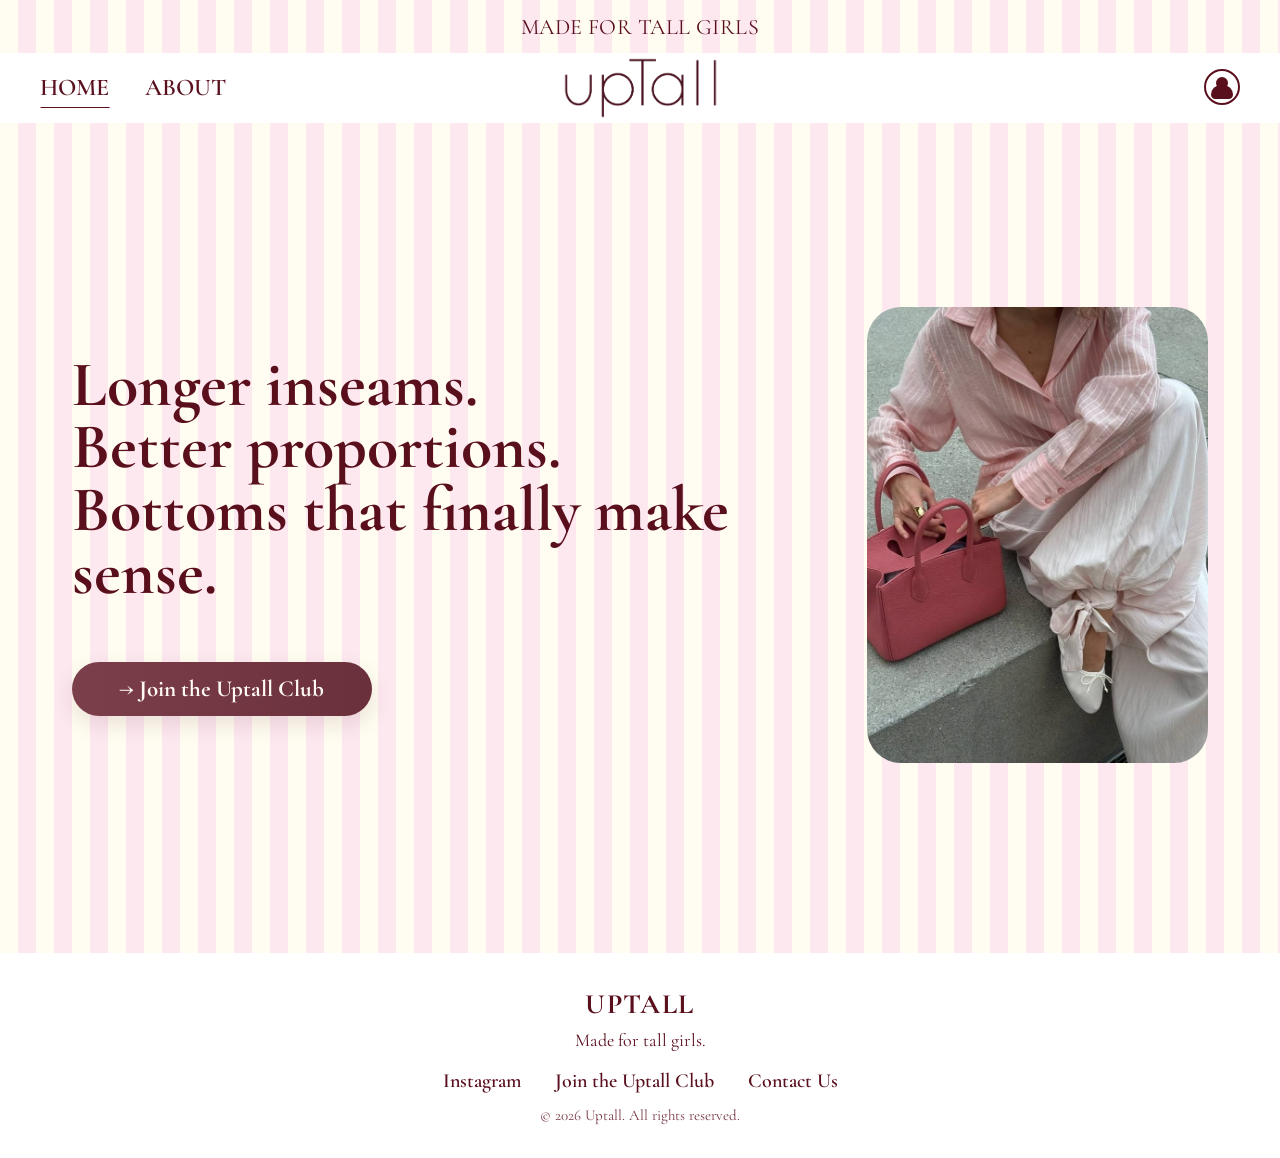
==== commit bea6f065: "Update index.html" ====
--- a/index.html
+++ b/index.html
@@ -16,7 +16,7 @@
       <a class="nav-link active" href="index.html">HOME</a>
       <a class="nav-link" href="about.html">ABOUT</a>
     </nav>
-    <a class="logo-wrap" href="index.html" aria-label="Uptall home"><img class="logo" src="assets/uptall-logo.png" alt="Uptall"></a>
+    <a class="logo-wrap" href="index.html" aria-label="Uptall home"><img class="logo" src="uptall-logo.png" alt="Uptall"></a>
     <a class="profile-link" href="profile.html" aria-label="Profile page"><span class="profile-icon"></span></a>
   </header>
 
@@ -26,7 +26,7 @@
         <h1>Longer inseams.<br>Better proportions.<br>Bottoms that finally make sense.</h1>
         <a class="primary-btn" href="club.html">→ Join the Uptall Club</a>
       </div>
-      <img class="hero-image" src="assets/home-image.jpg" alt="Uptall tall girl outfit inspiration">
+      <img class="hero-image" src="home-image.jpg" alt="Uptall tall girl outfit inspiration">
     </section>
   </main>
 
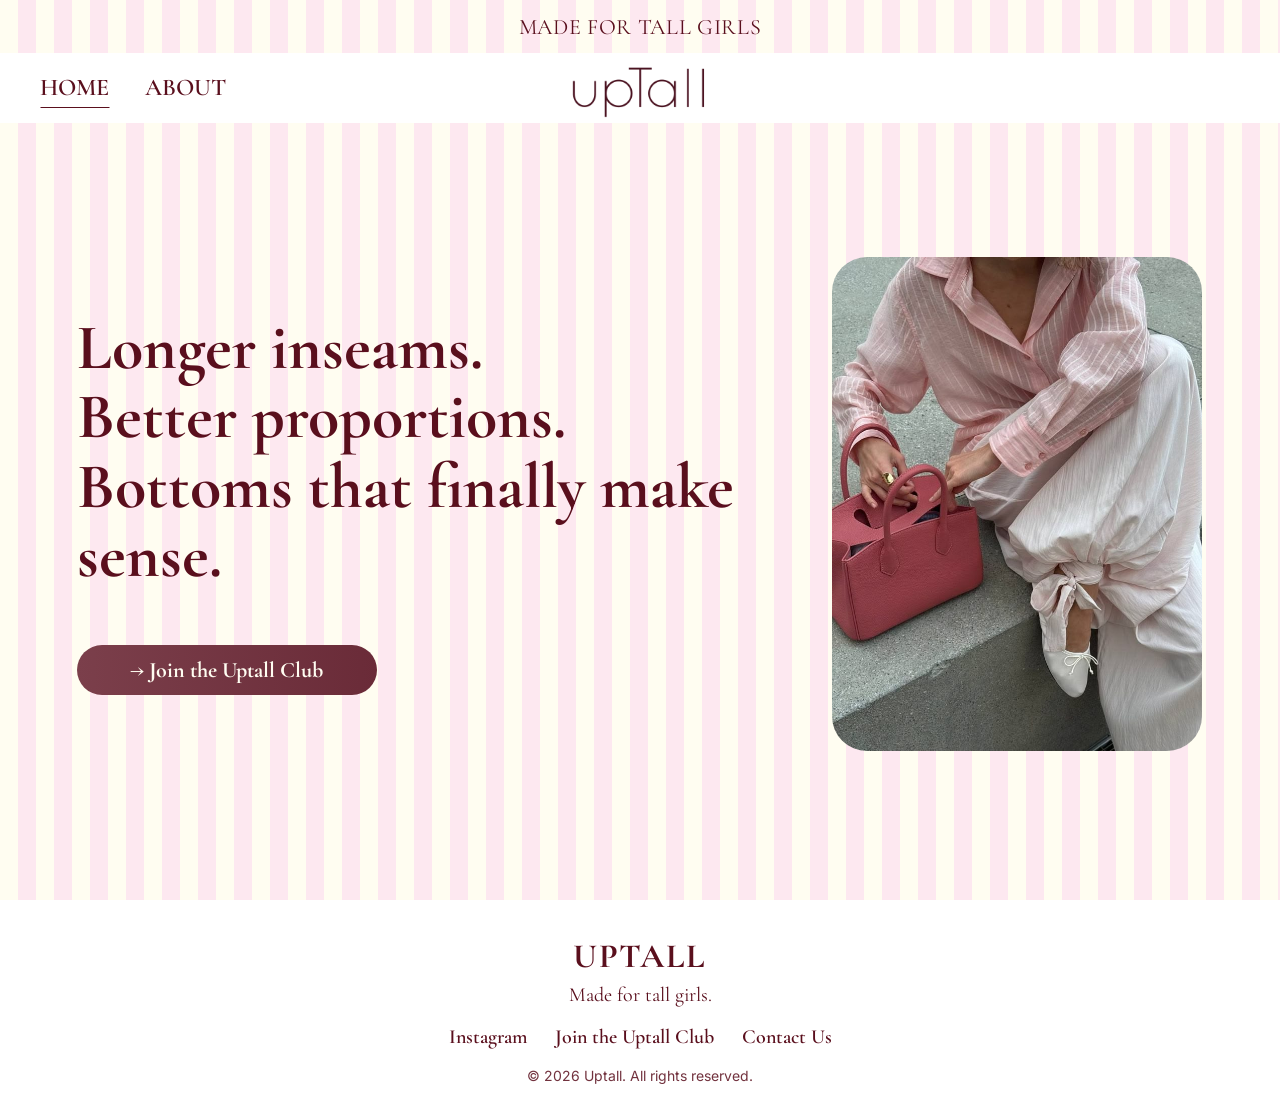
==== commit 9c9090a6: "Add files via upload" ====
--- a/index.html
+++ b/index.html
@@ -1,44 +1,36 @@
-<!DOCTYPE html>
-<html lang="en">
-<head>
+<!DOCTYPE html><html lang="en"><head>
   <meta charset="UTF-8" />
   <meta name="viewport" content="width=device-width, initial-scale=1.0" />
   <title>Uptall | Made for Tall Girls</title>
+  <meta name="description" content="Thoughtfully designed bottomwear made for taller frames. Longer inseams, better proportions, and a community built by tall girls, for tall girls." />
   <link rel="preconnect" href="https://fonts.googleapis.com">
   <link rel="preconnect" href="https://fonts.gstatic.com" crossorigin>
-  <link href="https://fonts.googleapis.com/css2?family=Cormorant+Garamond:wght@400;500;600;700&family=Inter:wght@400;500;600&display=swap" rel="stylesheet">
+  <link href="https://fonts.googleapis.com/css2?family=Cormorant+Garamond:wght@500;600;700&family=Inter:wght@400;500;600&display=swap" rel="stylesheet">
   <link rel="stylesheet" href="style.css" />
-</head>
-<body>
+</head><body class="home-body">
   <div class="top-strip">MADE FOR TALL GIRLS</div>
   <header class="site-header">
     <nav class="left-nav" aria-label="Main navigation">
       <a class="nav-link active" href="index.html">HOME</a>
-      <a class="nav-link" href="about.html">ABOUT</a>
+      <a class="nav-link " href="about.html">ABOUT</a>
     </nav>
     <a class="logo-wrap" href="index.html" aria-label="Uptall home"><img class="logo" src="uptall-logo.png" alt="Uptall"></a>
-    <a class="profile-link" href="profile.html" aria-label="Profile page"><span class="profile-icon"></span></a>
   </header>
-
   <main class="hero page-bg">
-    <section class="hero-content">
-      <div class="hero-text">
-        <h1>Longer inseams.<br>Better proportions.<br>Bottoms that finally make sense.</h1>
-        <a class="primary-btn" href="club.html">→ Join the Uptall Club</a>
-      </div>
-      <img class="hero-image" src="home-image.jpg" alt="Uptall tall girl outfit inspiration">
+    <section class="hero-copy">
+      <h1>Longer inseams.<br>Better proportions.<br>Bottoms that finally make sense.</h1>
+      <a class="primary-btn" href="club.html">→ Join the Uptall Club</a>
     </section>
+    <img class="hero-image" src="home-image.jpg" alt="Soft pink outfit with long trousers">
   </main>
-
   <footer class="site-footer">
     <div class="footer-brand">UPTALL</div>
-    <p>Made for tall girls.</p>
+    <div class="footer-tagline">Made for tall girls.</div>
     <div class="footer-links">
       <a href="https://www.instagram.com/up.tall.in?igsh=MXh1b281dWh0NWhnMQ==" target="_blank" rel="noopener">Instagram</a>
       <a href="https://ig.me/j/Abb4R3qy0AmLYpHU/" target="_blank" rel="noopener">Join the Uptall Club</a>
       <a href="tel:+917206524026">Contact Us</a>
     </div>
-    <p class="copyright">© 2026 Uptall. All rights reserved.</p>
+    <div class="copyright">© 2026 Uptall. All rights reserved.</div>
   </footer>
-</body>
-</html>
+</body></html>
--- a/style.css
+++ b/style.css
@@ -4,241 +4,120 @@
   --cream:#fffdf1;
   --pink:#fde8f0;
   --white:#ffffff;
-  --stripe: repeating-linear-gradient(90deg, var(--cream) 0 18px, var(--pink) 18px 36px);
+  --stripe:repeating-linear-gradient(90deg,var(--cream) 0 18px,var(--pink) 18px 36px);
   --serif:'Cormorant Garamond', Georgia, serif;
   --sans:'Inter', Arial, sans-serif;
 }
-
 *{box-sizing:border-box}
-html{scroll-behavior:smooth}
-body{
-  margin:0;
-  color:var(--burgundy);
-  background:var(--stripe);
-  font-family:var(--sans);
+html{scroll-behavior:smooth; overflow-x:hidden}
+body{margin:0;color:var(--burgundy);background:var(--stripe);font-family:var(--sans);overflow-x:hidden}
+a{color:inherit;text-decoration:none}
+.page-bg{background:var(--stripe)}
+.top-strip{height:53px;display:flex;align-items:center;justify-content:center;background:var(--stripe);font-family:var(--serif);font-size:22px;letter-spacing:.03em;text-transform:uppercase}
+.site-header{height:70px;background:var(--white);display:flex;align-items:center;justify-content:center;padding:0 40px;position:sticky;top:0;z-index:10}
+.left-nav{position:absolute;left:40px;display:flex;gap:36px;align-items:center}
+.nav-link{position:relative;font-family:var(--serif);font-size:24px;font-weight:600;line-height:1;padding:8px 0}
+.nav-link::after{content:"";position:absolute;left:50%;bottom:0;width:0;height:1.5px;background:var(--burgundy);transform:translateX(-50%);transition:width .28s ease}
+.nav-link:hover::after,.nav-link.active::after{width:100%}
+.logo-wrap{display:flex;align-items:center;justify-content:center}
+.logo{width:190px;height:auto;display:block}
+.primary-btn{display:inline-flex;align-items:center;justify-content:center;min-width:300px;height:50px;padding:0 34px;border-radius:999px;background:linear-gradient(90deg,#7b3f4b,#6a2b38);color:var(--cream);font-family:var(--serif);font-size:22px;font-weight:700;transition:transform .25s ease,opacity .25s ease}
+.primary-btn:hover{transform:translateY(-2px);opacity:.92}
+/* HOME */
+.hero{min-height:calc(100vh - 123px);display:grid;grid-template-columns:1.45fr .8fr;align-items:center;gap:6vw;padding:55px 6vw 70px}
+.hero-copy h1{margin:0 0 55px;font-family:var(--serif);font-size:64px;line-height:1.08;font-weight:700}
+.hero-image{width:100%;max-width:370px;border-radius:35px;justify-self:center;display:block}
+/* ABOUT */
+.about-page{min-height:100vh;padding:95px 9vw 90px}
+.about-row{display:grid;grid-template-columns:240px minmax(0,1fr);column-gap:90px;align-items:start;margin-bottom:90px}
+.about-row h1{margin:0;font-family:var(--serif);font-size:64px;line-height:.95;font-weight:700}
+.about-row p{max-width:850px;margin:0 0 32px;font-size:21px;line-height:1.28}
+.mission-row{margin-bottom:95px}
+.founder-row{display:grid;grid-template-columns:minmax(0,1fr) 290px;column-gap:90px;align-items:start;margin-top:5px}
+.founder-text{max-width:850px}
+.founder-text h1{margin:0 0 42px;font-family:var(--serif);font-size:64px;line-height:1;font-weight:700}
+.founder-text p{margin:0 0 25px;font-size:20px;line-height:1.32}
+.founder-figure{margin:60px 0 0;text-align:left}
+.founder-img{width:290px;height:360px;object-fit:cover;border-radius:34px;display:block}
+.founder-figure figcaption{margin-top:15px;font-family:var(--serif);font-size:18px;line-height:1.1;color:var(--burgundy)}
+/* CLUB */
+.club-page{min-height:calc(100vh - 70px);display:grid;grid-template-columns:.55fr 1.3fr;gap:5vw;align-items:center;padding:70px 8vw 90px}
+.club-copy h1{margin:0 0 34px;font-family:var(--serif);font-size:64px;line-height:1.08;font-weight:700}
+.club-card{width:100%;max-width:820px;display:block;justify-self:center}
+/* FOOTER */
+.site-footer{background:var(--white);padding:36px 7vw 32px;text-align:center;color:var(--burgundy)}
+.footer-brand{font-family:var(--serif);font-size:34px;font-weight:700;letter-spacing:.04em;margin-bottom:6px}
+.footer-tagline{font-family:var(--serif);font-size:20px;margin-bottom:18px}
+.footer-links{display:flex;justify-content:center;gap:28px;flex-wrap:wrap;margin-bottom:18px}
+.footer-links a{font-family:var(--serif);font-size:20px;font-weight:600;position:relative}
+.footer-links a::after{content:"";position:absolute;left:50%;bottom:-4px;width:0;height:1px;background:var(--burgundy);transform:translateX(-50%);transition:width .25s ease}
+.footer-links a:hover::after{width:100%}
+.copyright{font-size:14px;opacity:.85}
+/* TABLET */
+@media(max-width:900px){
+  .top-strip{height:40px;font-size:16px}
+  .site-header{height:64px;padding:0 22px}
+  .left-nav{left:22px;gap:20px}
+  .nav-link{font-size:18px}
+  .logo{width:132px}
+  .hero{min-height:auto;grid-template-columns:1.05fr .95fr;gap:24px;padding:48px 6vw 60px;align-items:center}
+  .hero-copy h1{font-size:42px;line-height:1.08;margin-bottom:28px}
+  .hero-image{max-width:330px;border-radius:28px}
+  .primary-btn{min-width:230px;height:45px;font-size:19px;padding:0 24px}
+  .about-page{padding:58px 7vw 70px}
+  .about-row{grid-template-columns:210px minmax(0,1fr);column-gap:48px;margin-bottom:62px}
+  .about-row h1{font-size:48px}
+  .about-row p{font-size:18px;line-height:1.35;margin-bottom:24px}
+  .founder-row{grid-template-columns:minmax(0,1fr) 250px;column-gap:40px}
+  .founder-text h1{font-size:48px;margin-bottom:30px}
+  .founder-text p{font-size:17px;line-height:1.35;margin-bottom:20px}
+  .founder-figure{margin-top:70px}
+  .founder-img{width:250px;height:320px;border-radius:28px}
+  .club-page{grid-template-columns:1fr;gap:34px;padding:58px 7vw 70px}
+  .club-copy h1{font-size:50px;line-height:1.05;margin-bottom:26px}
+  .club-card{max-width:760px;width:100%}
+  .site-footer{padding:32px 6vw 28px}
 }
-a{color:inherit;text-decoration:none}
-
-.top-strip{
-  height:53px;
-  display:flex;
-  align-items:center;
-  justify-content:center;
-  background:var(--stripe);
-  font-family:var(--serif);
-  font-size:22px;
-  letter-spacing:.02em;
+/* PHONE */
+@media(max-width:520px){
+  .top-strip{height:34px;font-size:14px}
+  .site-header{height:56px;padding:0 12px;justify-content:center}
+  .left-nav{left:14px;gap:14px}
+  .nav-link{font-size:16px;padding:6px 0}
+  .logo{width:104px}
+  .hero{grid-template-columns:1.05fr .85fr;gap:14px;padding:34px 6vw 44px;align-items:center}
+  .hero-copy{align-self:center}
+  .hero-copy h1{font-size:30px;line-height:1.06;margin-bottom:20px}
+  .hero-image{max-width:42vw;border-radius:22px;justify-self:end}
+  .primary-btn{min-width:0;width:auto;height:38px;padding:0 18px;font-size:16px}
+  .about-page{padding:42px 5.5vw 55px}
+  .about-row{grid-template-columns:35% 65%;column-gap:18px;margin-bottom:44px}
+  .about-row h1{font-size:34px;line-height:1}
+  .about-row p{font-size:13.5px;line-height:1.32;margin-bottom:14px}
+  .mission-row h1{font-size:32px}
+  .founder-row{grid-template-columns:minmax(0,1fr) 120px;column-gap:16px;align-items:start}
+  .founder-text h1{font-size:34px;margin-bottom:18px}
+  .founder-text p{font-size:12.8px;line-height:1.3;margin-bottom:12px}
+  .founder-figure{margin-top:54px}
+  .founder-img{width:120px;height:156px;border-radius:18px}
+  .founder-figure figcaption{font-size:11px;margin-top:8px}
+  .club-page{grid-template-columns:1fr;gap:28px;padding:46px 6vw 58px;overflow:hidden}
+  .club-copy h1{font-size:42px;line-height:1.04;margin-bottom:22px}
+  .club-copy .primary-btn{width:100%;max-width:330px;height:46px;font-size:20px}
+  .club-card{width:100%;max-width:100%;height:auto;display:block}
+  .footer-brand{font-size:30px}
+  .footer-tagline{font-size:18px}
+  .footer-links{flex-direction:column;gap:12px}
+  .footer-links a{font-size:18px}
 }
-
-.site-header{
-  height:70px;
-  background:var(--white);
-  display:grid;
-  grid-template-columns:1fr auto 1fr;
-  align-items:center;
-  padding:0 40px;
-  position:sticky;
-  top:0;
-  z-index:10;
+@media(max-width:380px){
+  .nav-link{font-size:14px}
+  .left-nav{gap:11px}
+  .logo{width:95px}
+  .hero-copy h1{font-size:27px}
+  .about-row h1,.founder-text h1{font-size:31px}
+  .about-row p{font-size:12.5px}
+  .founder-text p{font-size:12px}
+  .founder-row{grid-template-columns:minmax(0,1fr) 108px;column-gap:12px}
+  .founder-img{width:108px;height:145px}
 }
-.left-nav{display:flex;gap:36px;align-items:center}
-.nav-link,
-.profile-link{
-  position:relative;
-  font-family:var(--serif);
-  font-size:24px;
-  font-weight:600;
-  line-height:1;
-  padding:8px 0;
-}
-.nav-link::after,
-.profile-link::after{
-  content:"";
-  position:absolute;
-  left:50%;
-  bottom:0;
-  width:0;
-  height:1.5px;
-  background:var(--burgundy);
-  transform:translateX(-50%);
-  transition:width .28s ease;
-}
-.nav-link:hover::after,
-.nav-link.active::after,
-.profile-link:hover::after,
-.profile-link.active::after{width:100%}
-.logo-wrap{display:flex;align-items:center;justify-content:center}
-.logo{width:155px;height:auto;display:block}
-.profile-link{justify-self:end;display:inline-flex;align-items:center;justify-content:center;padding-bottom:10px}
-.profile-icon{
-  width:36px;
-  height:36px;
-  border:2px solid var(--burgundy);
-  border-radius:50%;
-  display:block;
-  position:relative;
-}
-.profile-icon::before{
-  content:""; position:absolute; left:50%; top:6px; transform:translateX(-50%);
-  width:12px; height:12px; background:var(--burgundy); border-radius:50%;
-}
-.profile-icon::after{
-  content:""; position:absolute; left:50%; bottom:4px; transform:translateX(-50%);
-  width:22px; height:14px; background:var(--burgundy); border-radius:14px 14px 6px 6px;
-}
-
-.page-bg{background:var(--stripe);min-height:calc(100vh - 70px)}
-
-.hero{display:flex;align-items:center;padding:70px 5.6vw 76px}
-.hero-content{
-  width:100%;
-  display:grid;
-  grid-template-columns:minmax(0,1.55fr) minmax(280px,.75fr);
-  align-items:center;
-  gap:7vw;
-}
-.hero h1{
-  font-family:var(--serif);
-  font-size:clamp(50px,5vw,72px);
-  line-height:.98;
-  font-weight:700;
-  margin:0 0 58px;
-  max-width:820px;
-}
-.primary-btn{
-  display:inline-flex;
-  align-items:center;
-  justify-content:center;
-  min-width:300px;
-  min-height:50px;
-  padding:13px 28px;
-  border-radius:999px;
-  background:linear-gradient(90deg,#7b3f4b,#6a303c);
-  color:#fffaf2;
-  font-family:var(--serif);
-  font-size:23px;
-  font-weight:700;
-  box-shadow:0 8px 22px rgba(90,15,29,.12);
-  transition:transform .25s ease, box-shadow .25s ease, opacity .25s ease;
-}
-.primary-btn:hover{transform:translateY(-2px);box-shadow:0 12px 28px rgba(90,15,29,.18)}
-.hero-image{
-  width:min(100%,372px);
-  aspect-ratio:372/496;
-  object-fit:cover;
-  border-radius:34px;
-  justify-self:center;
-}
-
-.about{padding:90px 8.4vw 95px}
-.about-section{
-  display:grid;
-  grid-template-columns:250px minmax(300px,760px);
-  gap:40px;
-  align-items:start;
-  margin-bottom:70px;
-}
-.about h1,.about h2,.founder-copy h2,.club h1,.profile h1{
-  font-family:var(--serif);
-  font-size:clamp(48px,4.2vw,64px);
-  line-height:.95;
-  font-weight:700;
-  margin:0;
-}
-.about-copy{font-size:18px;line-height:1.3;color:#5d2831;max-width:760px}
-.about-copy p{margin:0 0 34px}
-.founder-section{
-  display:grid;
-  grid-template-columns:minmax(360px,760px) 330px;
-  align-items:center;
-  gap:7vw;
-  margin-top:40px;
-}
-.founder-copy{font-size:18px;line-height:1.35;color:#5d2831}
-.founder-copy h2{margin-bottom:42px}
-.founder-copy p{margin:0 0 22px}
-.founder-photo-wrap{margin:0;justify-self:center}
-.founder-photo{
-  width:260px;
-  height:330px;
-  object-fit:cover;
-  object-position:center 43%;
-  border-radius:30px;
-  display:block;
-}
-
-.club{display:flex;align-items:center;padding:90px 7.8vw 95px}
-.club-layout{
-  width:100%;
-  display:grid;
-  grid-template-columns:320px minmax(530px,800px);
-  gap:55px;
-  align-items:center;
-  justify-content:center;
-}
-.club-left h1{font-size:clamp(58px,5.2vw,76px);margin-bottom:36px}
-.club-left .primary-btn{min-width:280px}
-.club-card{
-  width:100%;
-  max-width:800px;
-  display:block;
-  filter:drop-shadow(0 14px 22px rgba(90,15,29,.06));
-}
-
-.profile{display:flex;align-items:center;justify-content:center;padding:80px 7vw 95px}
-.profile-card{
-  display:grid;
-  grid-template-columns:330px minmax(300px,520px);
-  gap:70px;
-  align-items:center;
-  max-width:960px;
-  width:100%;
-}
-.profile-founder{
-  width:320px;
-  height:430px;
-  object-fit:cover;
-  object-position:center 38%;
-  border-radius:36px;
-  justify-self:center;
-}
-.profile-logo{width:260px;margin-bottom:40px}
-.profile-text p{font-size:24px;font-family:var(--serif);font-weight:600;margin:18px 0 38px;color:#5d2831}
-
-.site-footer{
-  background:#fff;
-  text-align:center;
-  padding:34px 20px 26px;
-  color:var(--burgundy);
-}
-.footer-brand{font-family:var(--serif);font-size:28px;font-weight:700;letter-spacing:.05em}
-.site-footer p{margin:8px 0;font-family:var(--serif);font-size:18px}
-.footer-links{display:flex;justify-content:center;gap:34px;flex-wrap:wrap;margin:18px 0 10px}
-.footer-links a{font-family:var(--serif);font-size:20px;font-weight:600;position:relative;padding-bottom:3px}
-.footer-links a::after{content:"";position:absolute;left:50%;bottom:0;width:0;height:1px;background:var(--burgundy);transform:translateX(-50%);transition:width .25s ease}
-.footer-links a:hover::after{width:100%}
-.copyright{font-size:15px!important;opacity:.82}
-
-@media (max-width:900px){
-  .site-header{height:64px;padding:0 18px;grid-template-columns:1fr auto 1fr}
-  .left-nav{gap:18px}.nav-link{font-size:20px}.logo{width:118px}.profile-icon{width:31px;height:31px}
-  .top-strip{height:42px;font-size:17px}
-  .hero{padding:36px 24px 58px;align-items:flex-start}
-  .hero-content{grid-template-columns:1fr;gap:30px;text-align:left}
-  .hero-image{order:-1;width:min(78vw,350px);max-height:455px;justify-self:center;border-radius:30px}
-  .hero h1{font-size:clamp(42px,12vw,58px);margin:0 0 30px;line-height:1.02}
-  .primary-btn{min-width:0;width:auto;font-size:20px;min-height:48px;padding:12px 24px}
-  .about{padding:54px 28px 62px}.about-section{display:block;margin-bottom:58px}.about h1,.about h2,.founder-copy h2{font-size:48px;margin-bottom:24px}.about-copy{font-size:16.5px;line-height:1.36}.about-copy p{margin-bottom:22px}
-  .founder-section{display:flex;flex-direction:column;gap:30px;align-items:flex-start}.founder-copy{font-size:16.5px;line-height:1.38}.founder-copy h2{margin-bottom:25px}.founder-photo-wrap{align-self:center}.founder-photo{width:min(78vw,280px);height:355px}
-  .club{padding:56px 24px 64px;align-items:flex-start}.club-layout{grid-template-columns:1fr;gap:34px}.club-left h1{font-size:52px;margin-bottom:24px}.club-card{max-width:100%;border-radius:10px}
-  .profile{padding:54px 24px 64px}.profile-card{grid-template-columns:1fr;gap:34px;text-align:center}.profile-founder{width:min(78vw,310px);height:390px;order:2}.profile-logo{width:min(70vw,240px);margin-bottom:25px}.profile h1{font-size:42px}.profile-text p{font-size:22px;margin:16px 0 30px}.profile-text .primary-btn{width:100%;max-width:320px}
-  .footer-links{gap:18px}.footer-links a{font-size:18px}
-}
-
-@media (max-width:480px){
-  .site-header{padding:0 14px}.left-nav{gap:14px}.nav-link{font-size:18px}.logo{width:105px}.profile-icon{width:29px;height:29px}.top-strip{font-size:15px}
-  .hero{padding:30px 20px 52px}.hero-image{width:82vw}.hero h1{font-size:43px}.primary-btn{font-size:19px;width:100%}
-  .about{padding:46px 22px 58px}.about h1,.about h2,.founder-copy h2{font-size:44px}.about-copy,.founder-copy{font-size:16px}
-  .club-left h1{font-size:48px}.club-card-wrap{overflow-x:auto}.club-card{min-width:620px}
-  .profile-founder{height:370px}.site-footer{padding:30px 18px 24px}.footer-links{flex-direction:column;gap:10px}
-}
